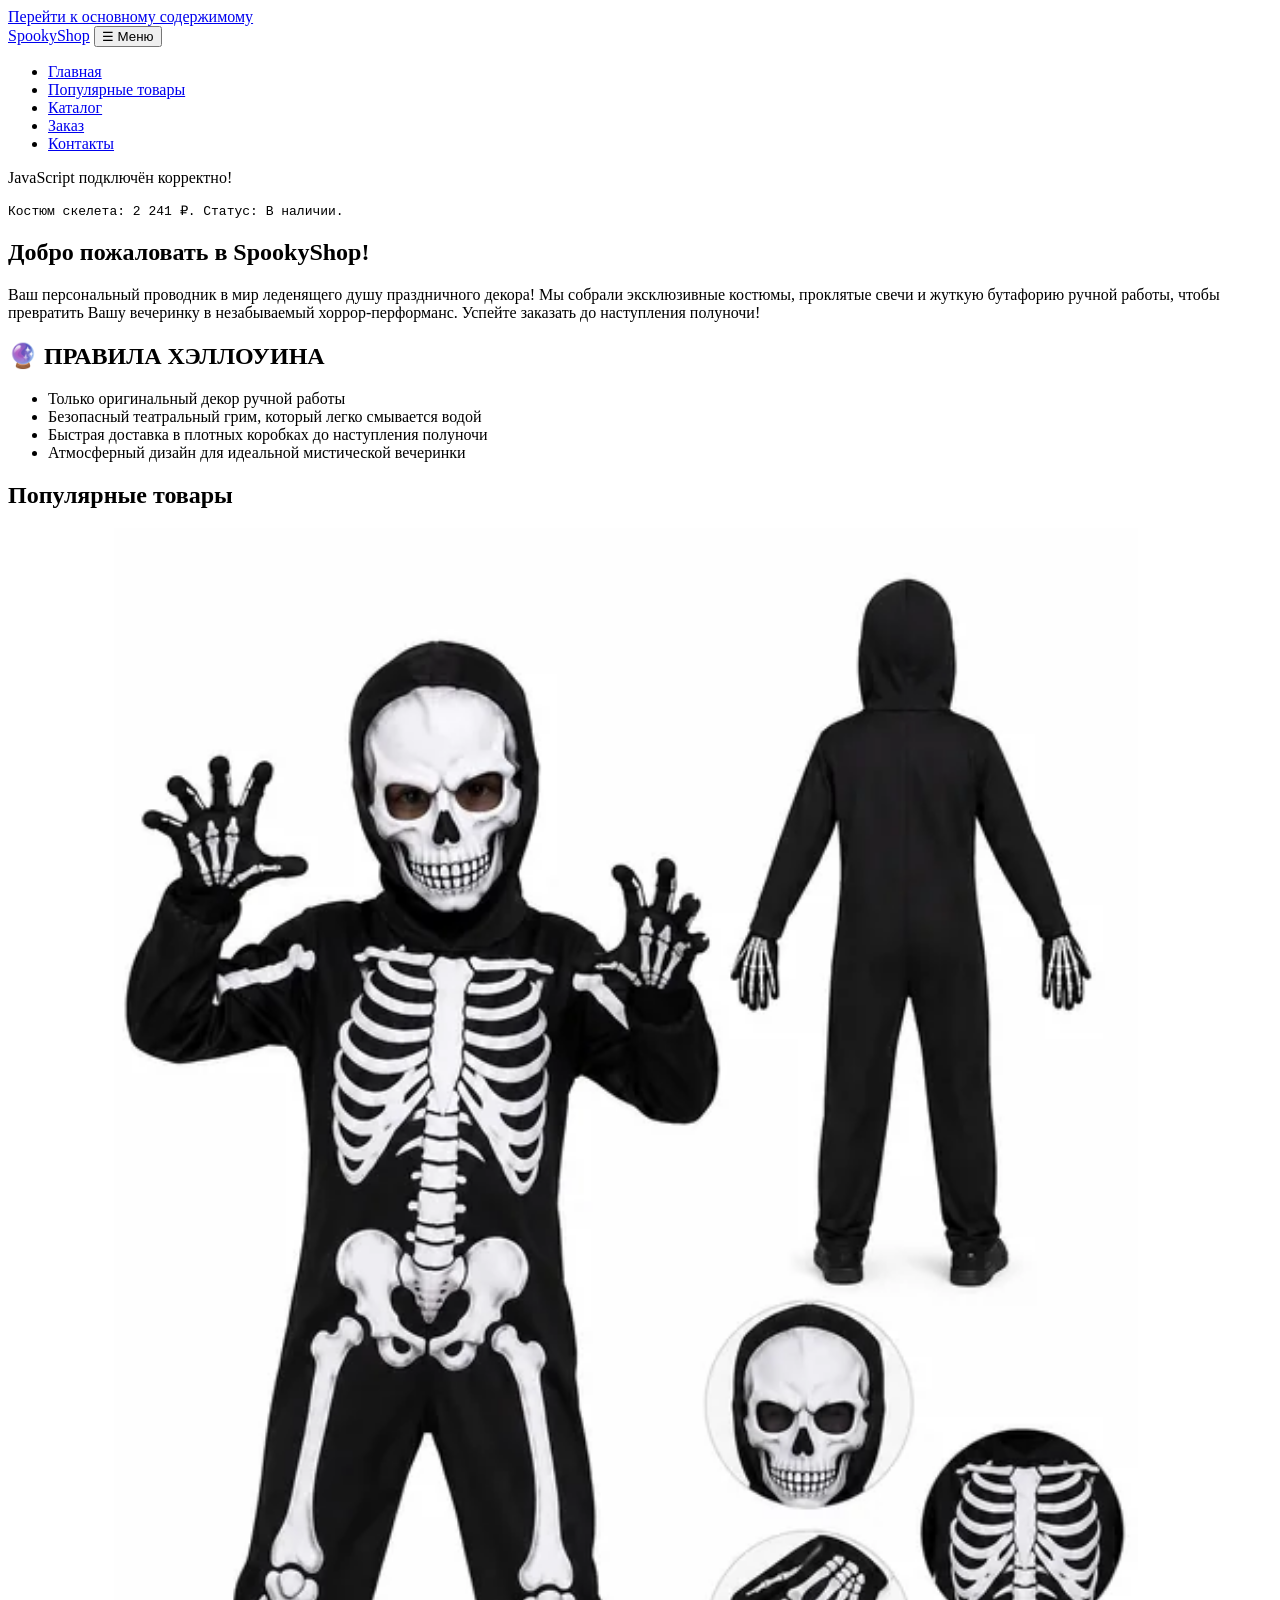
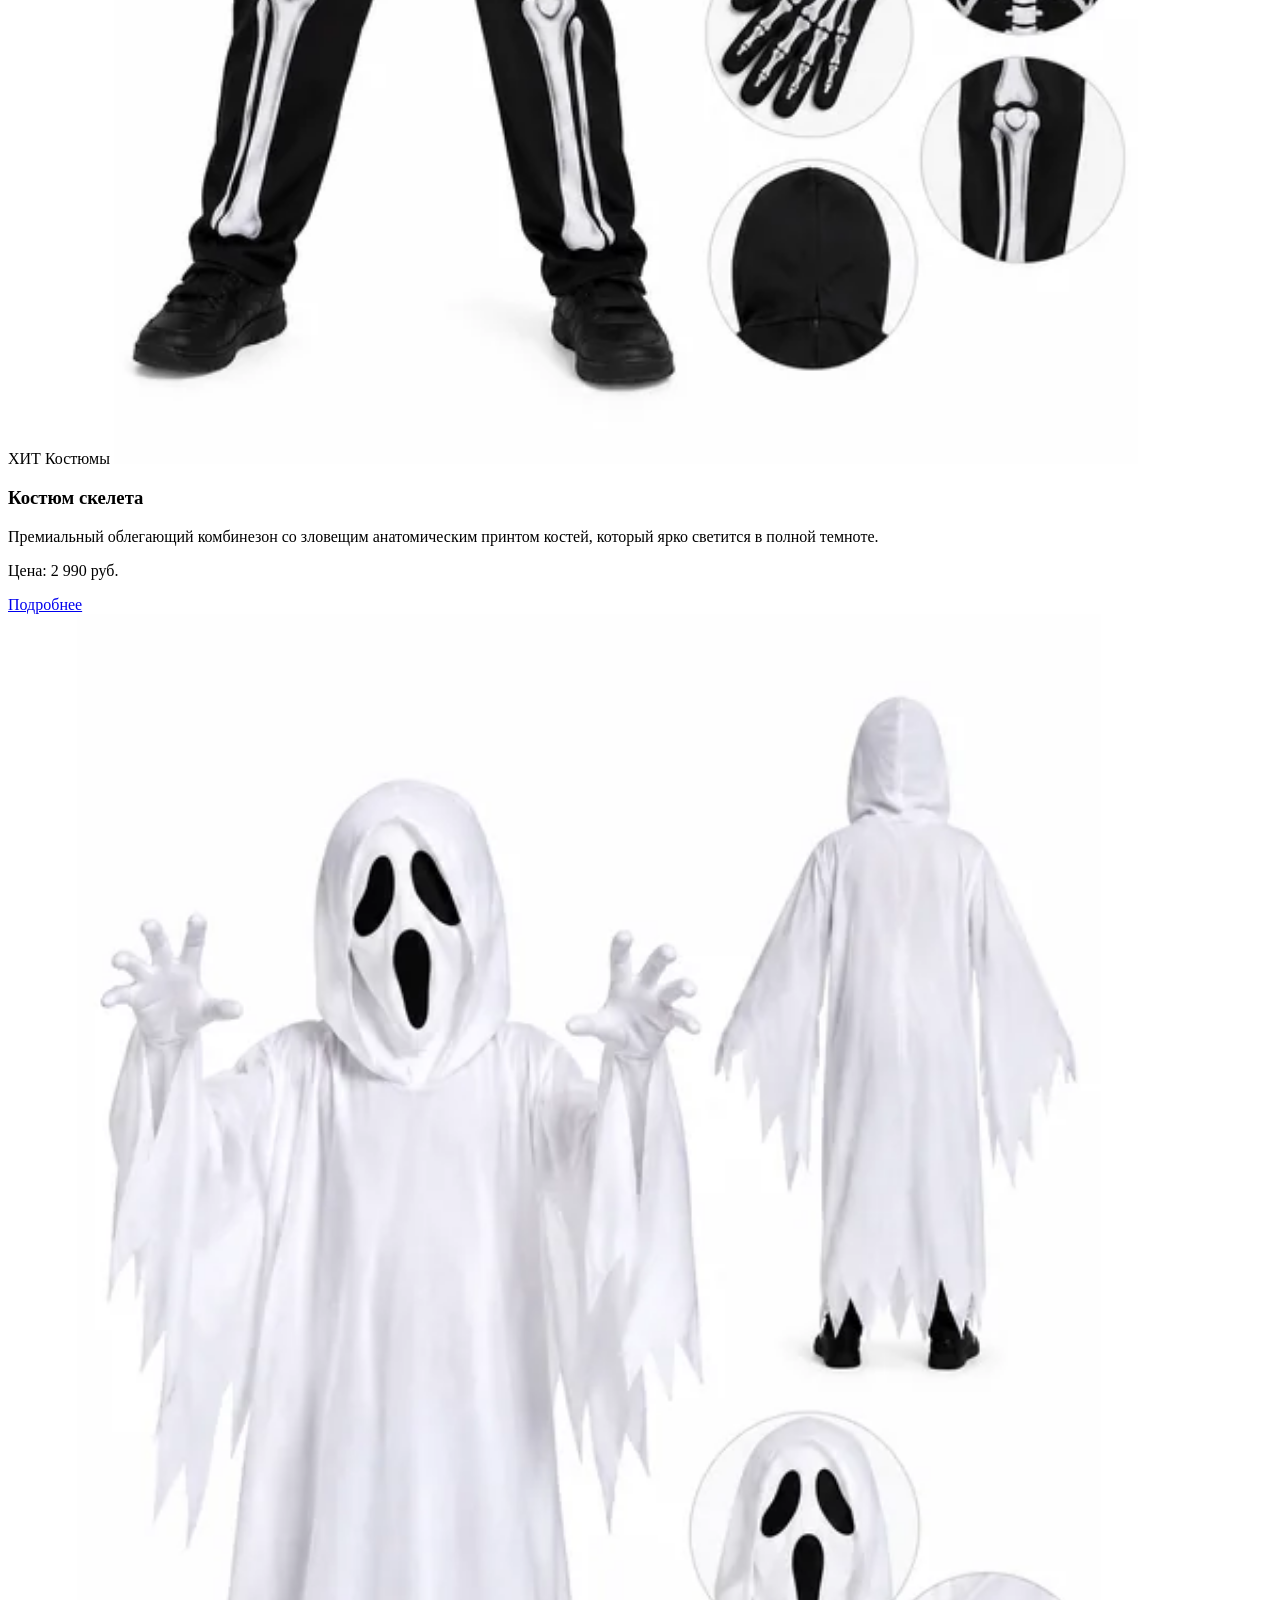
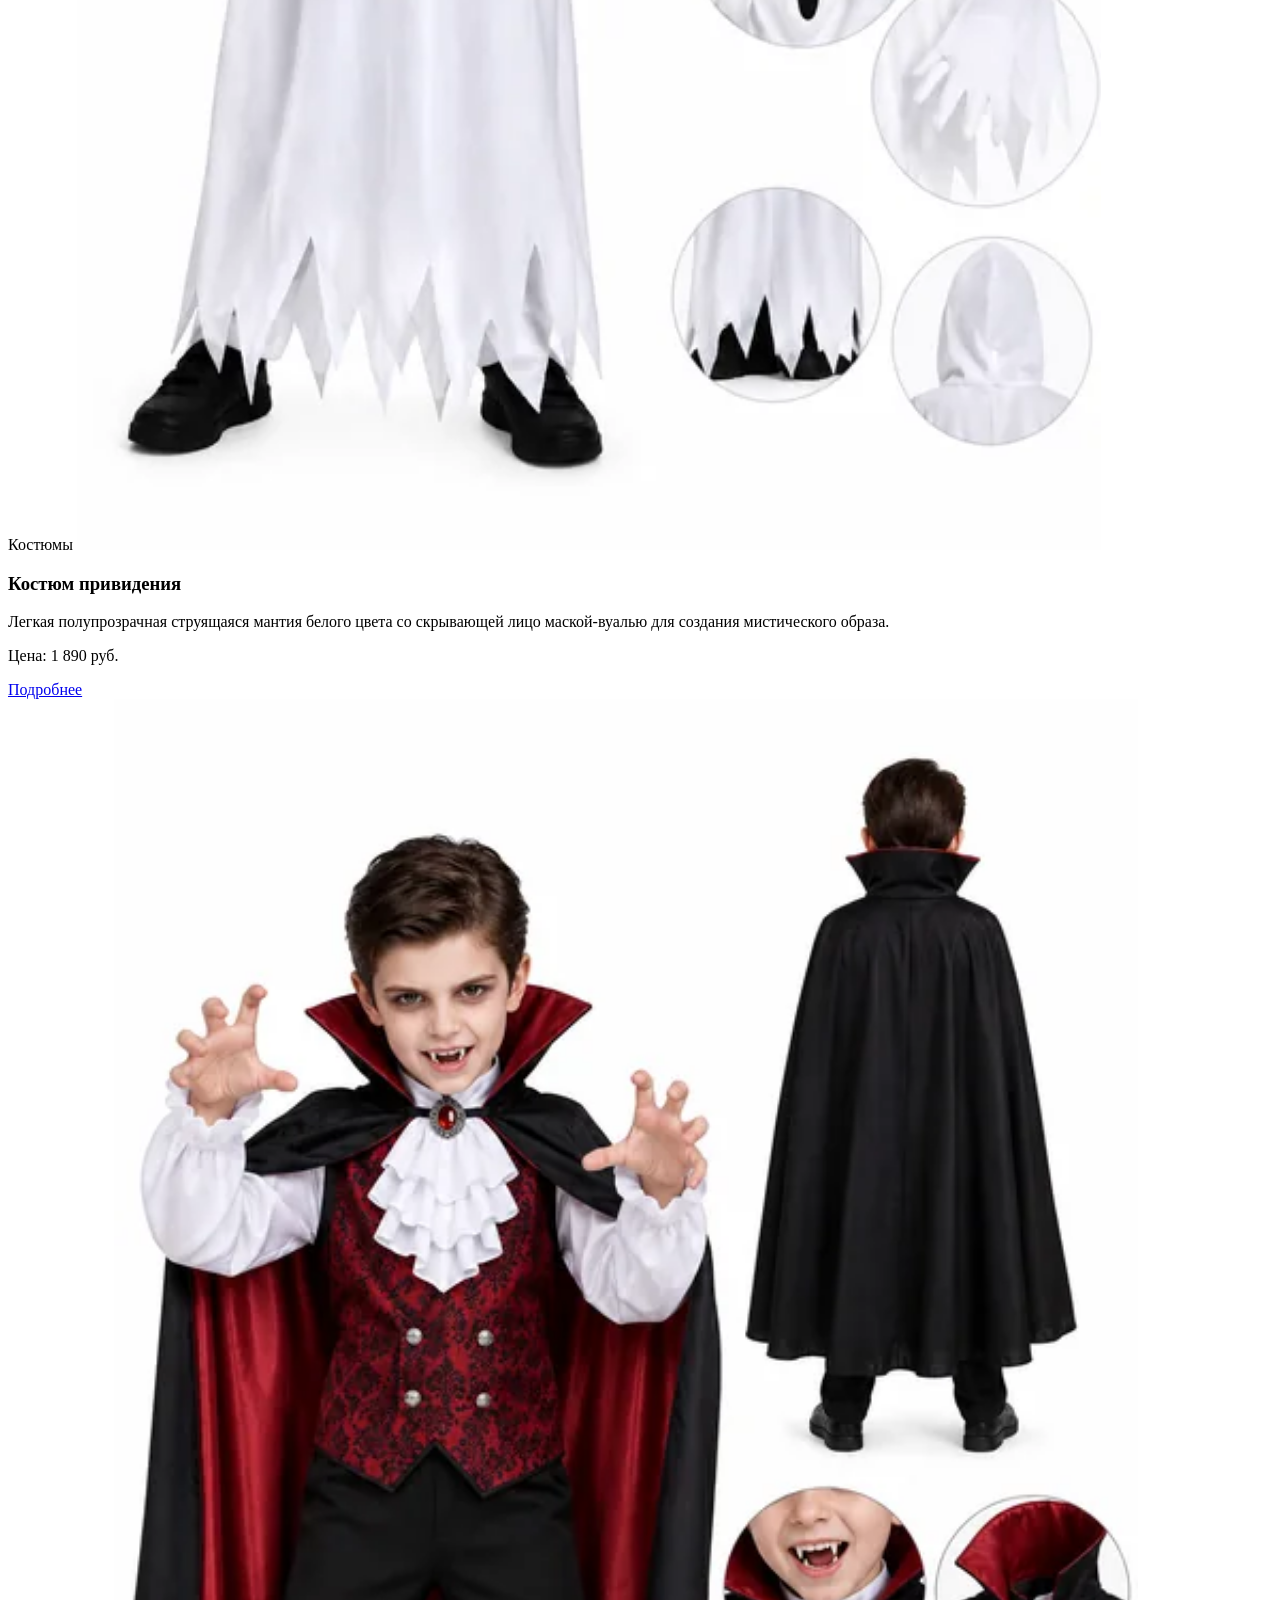
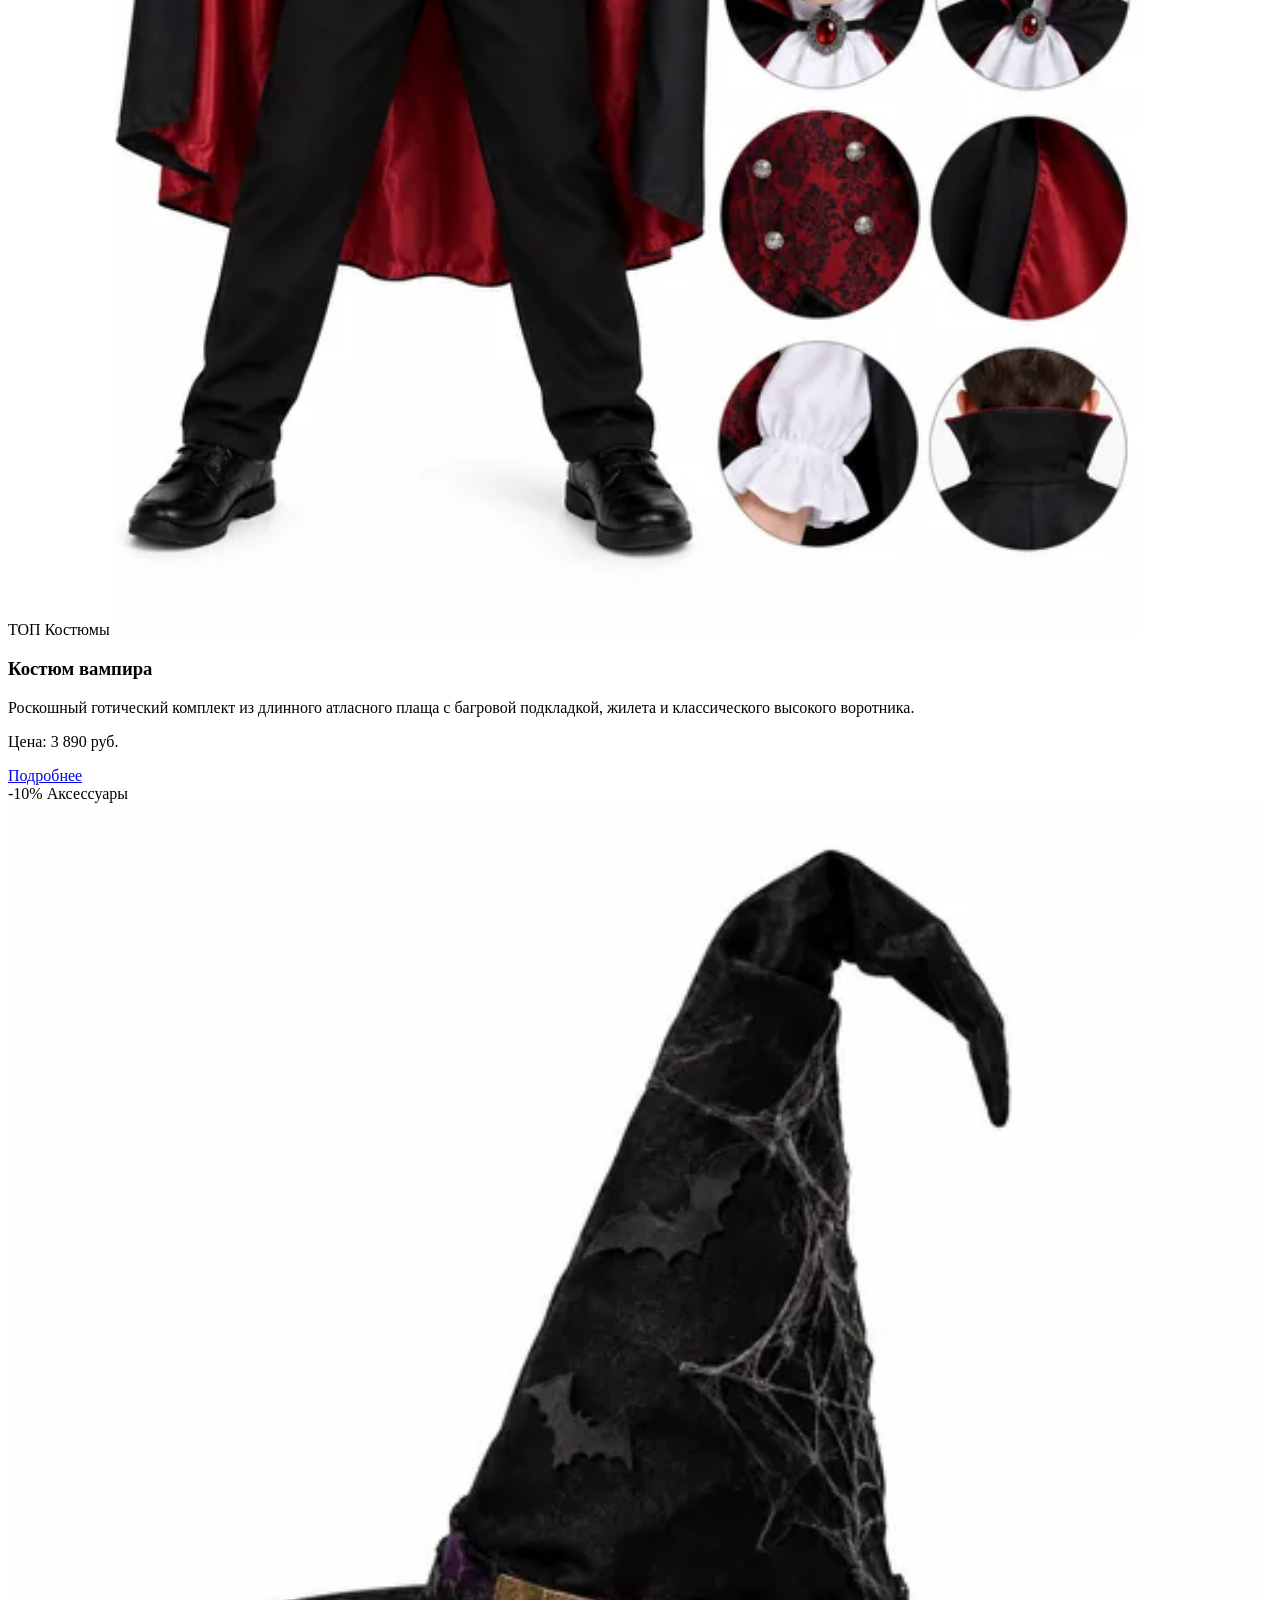
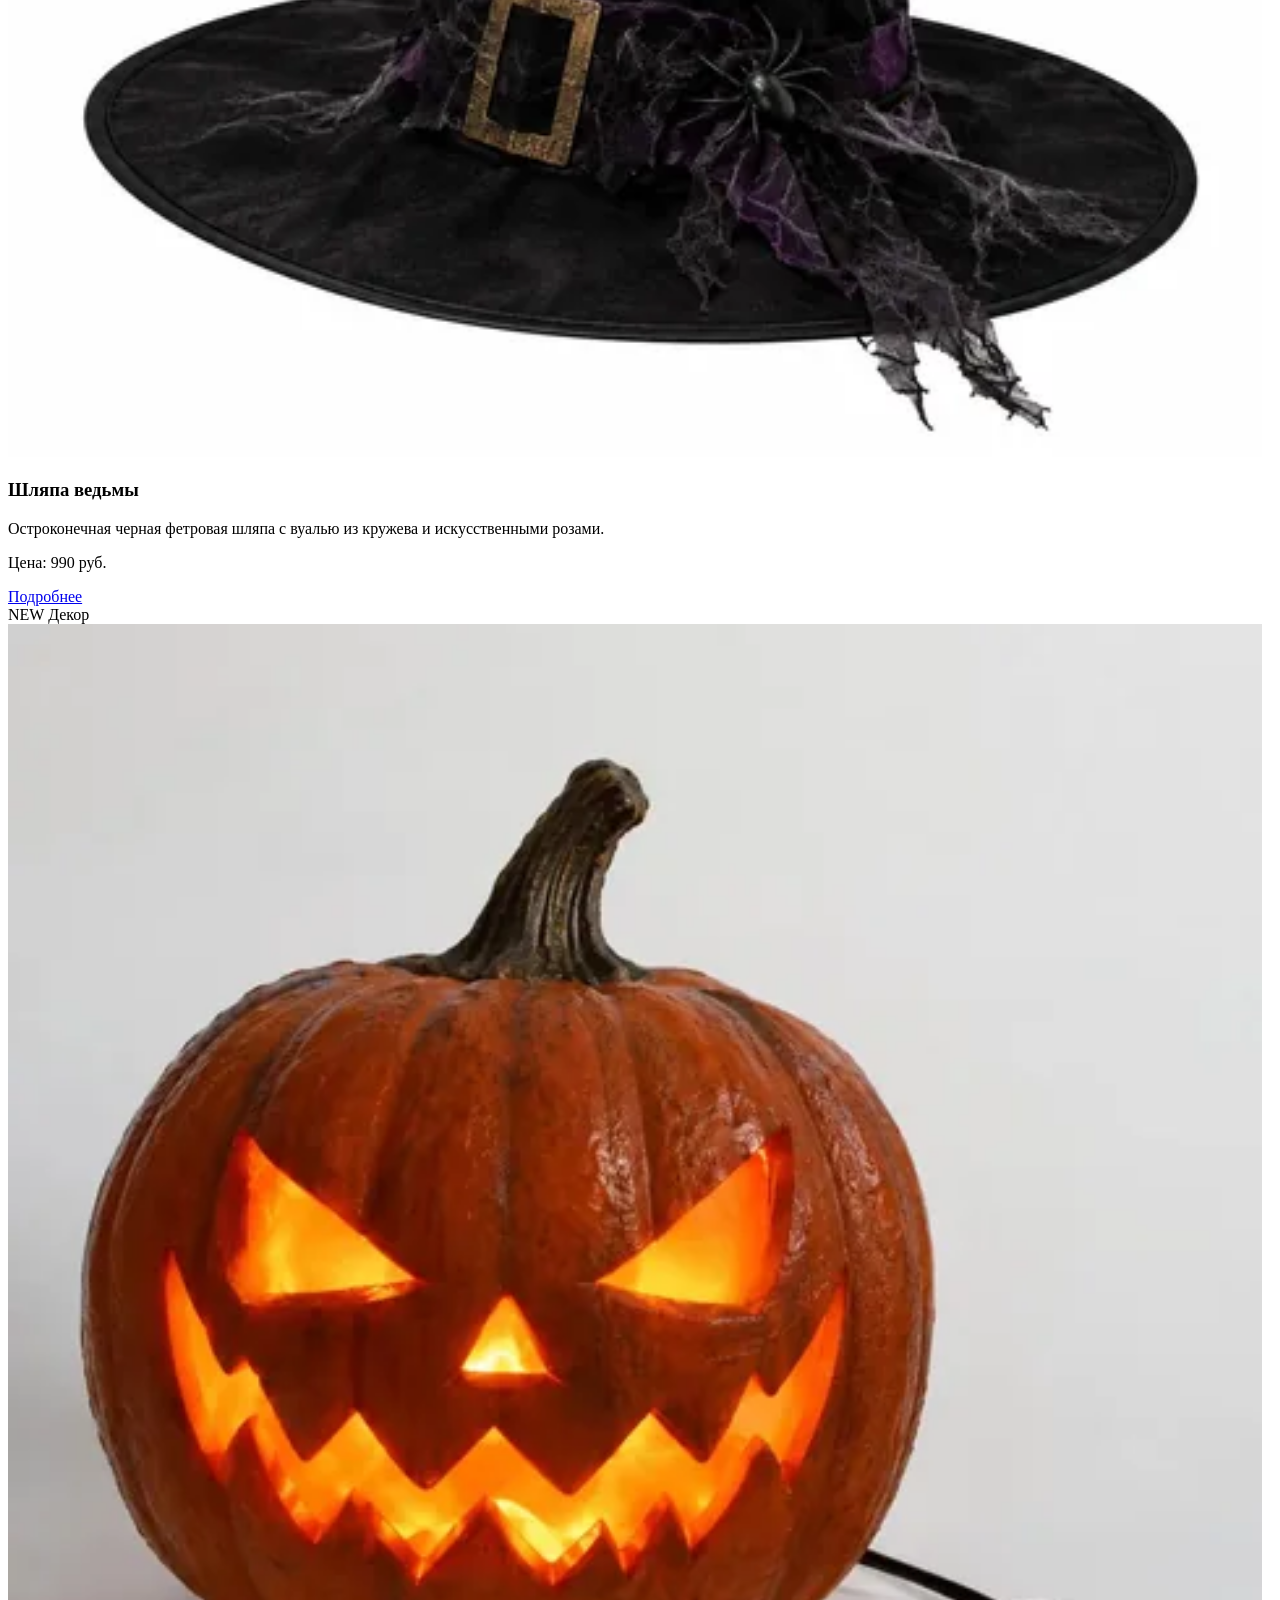
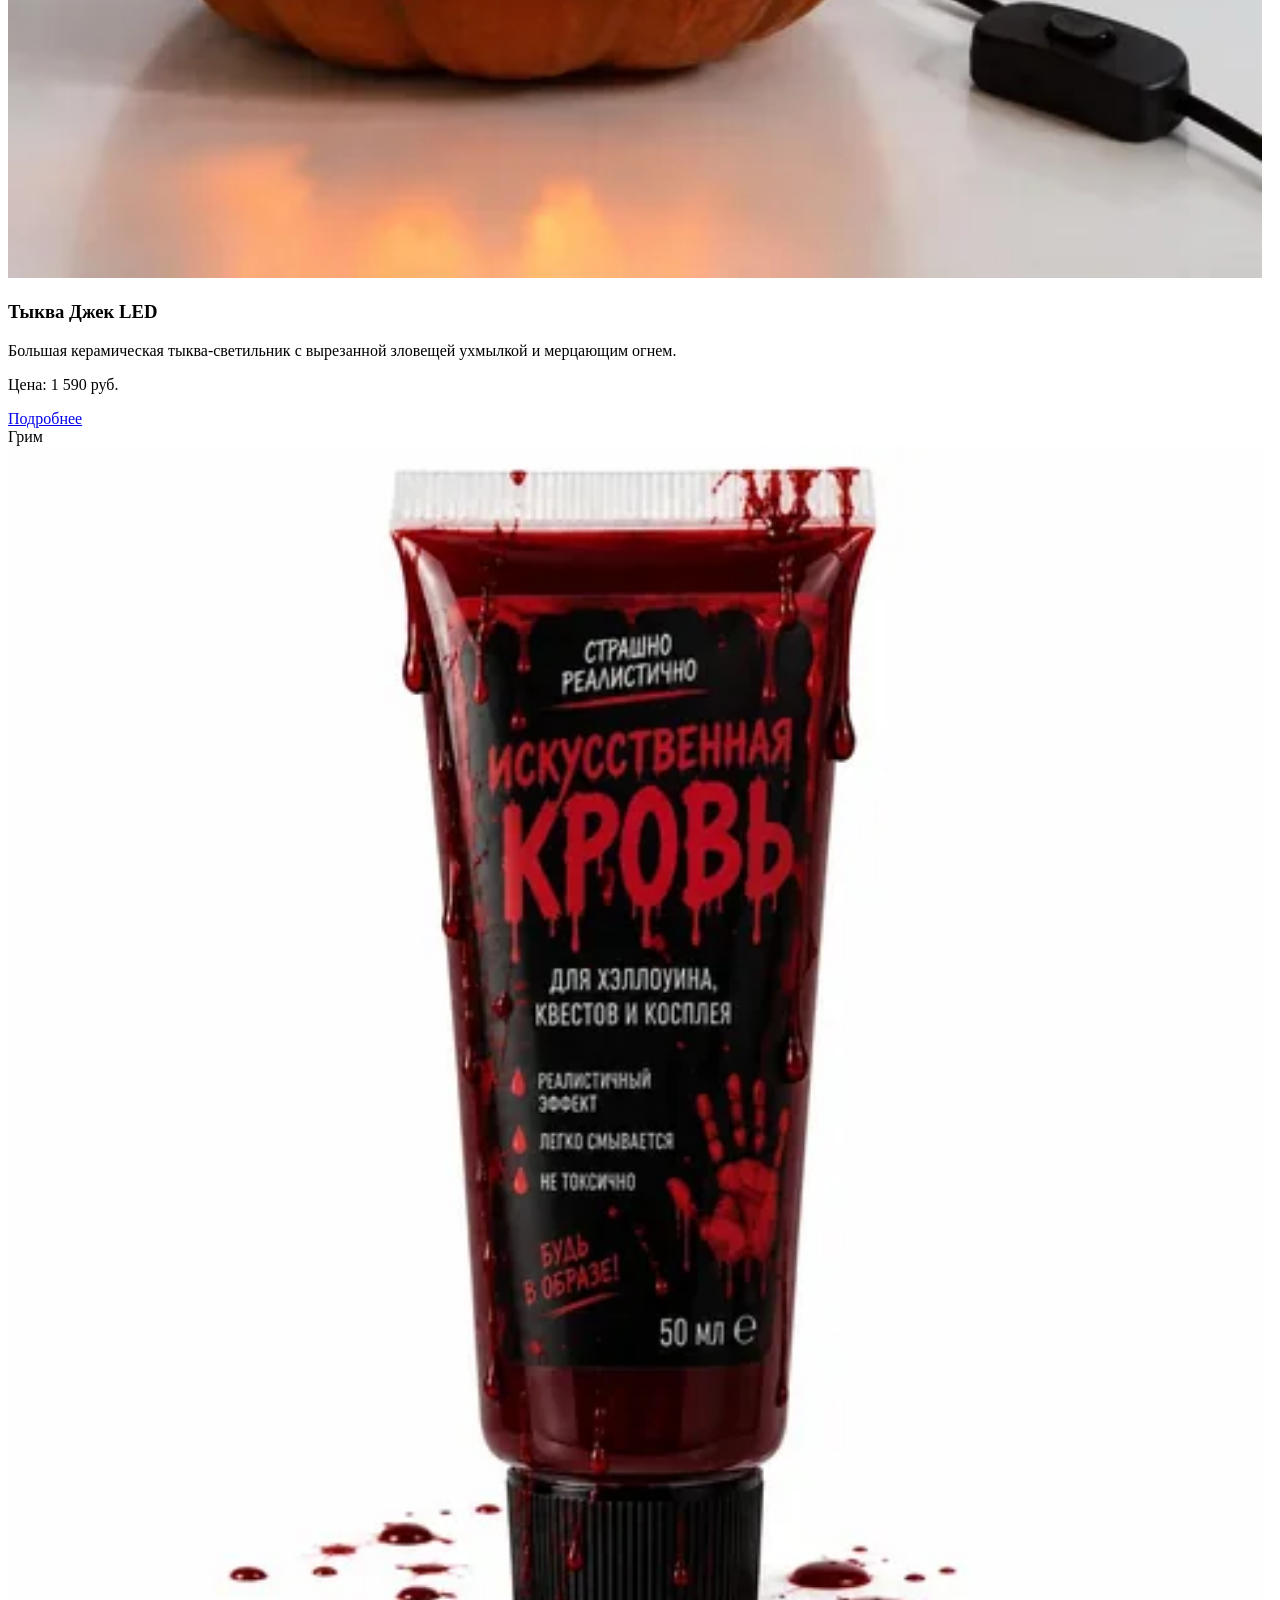
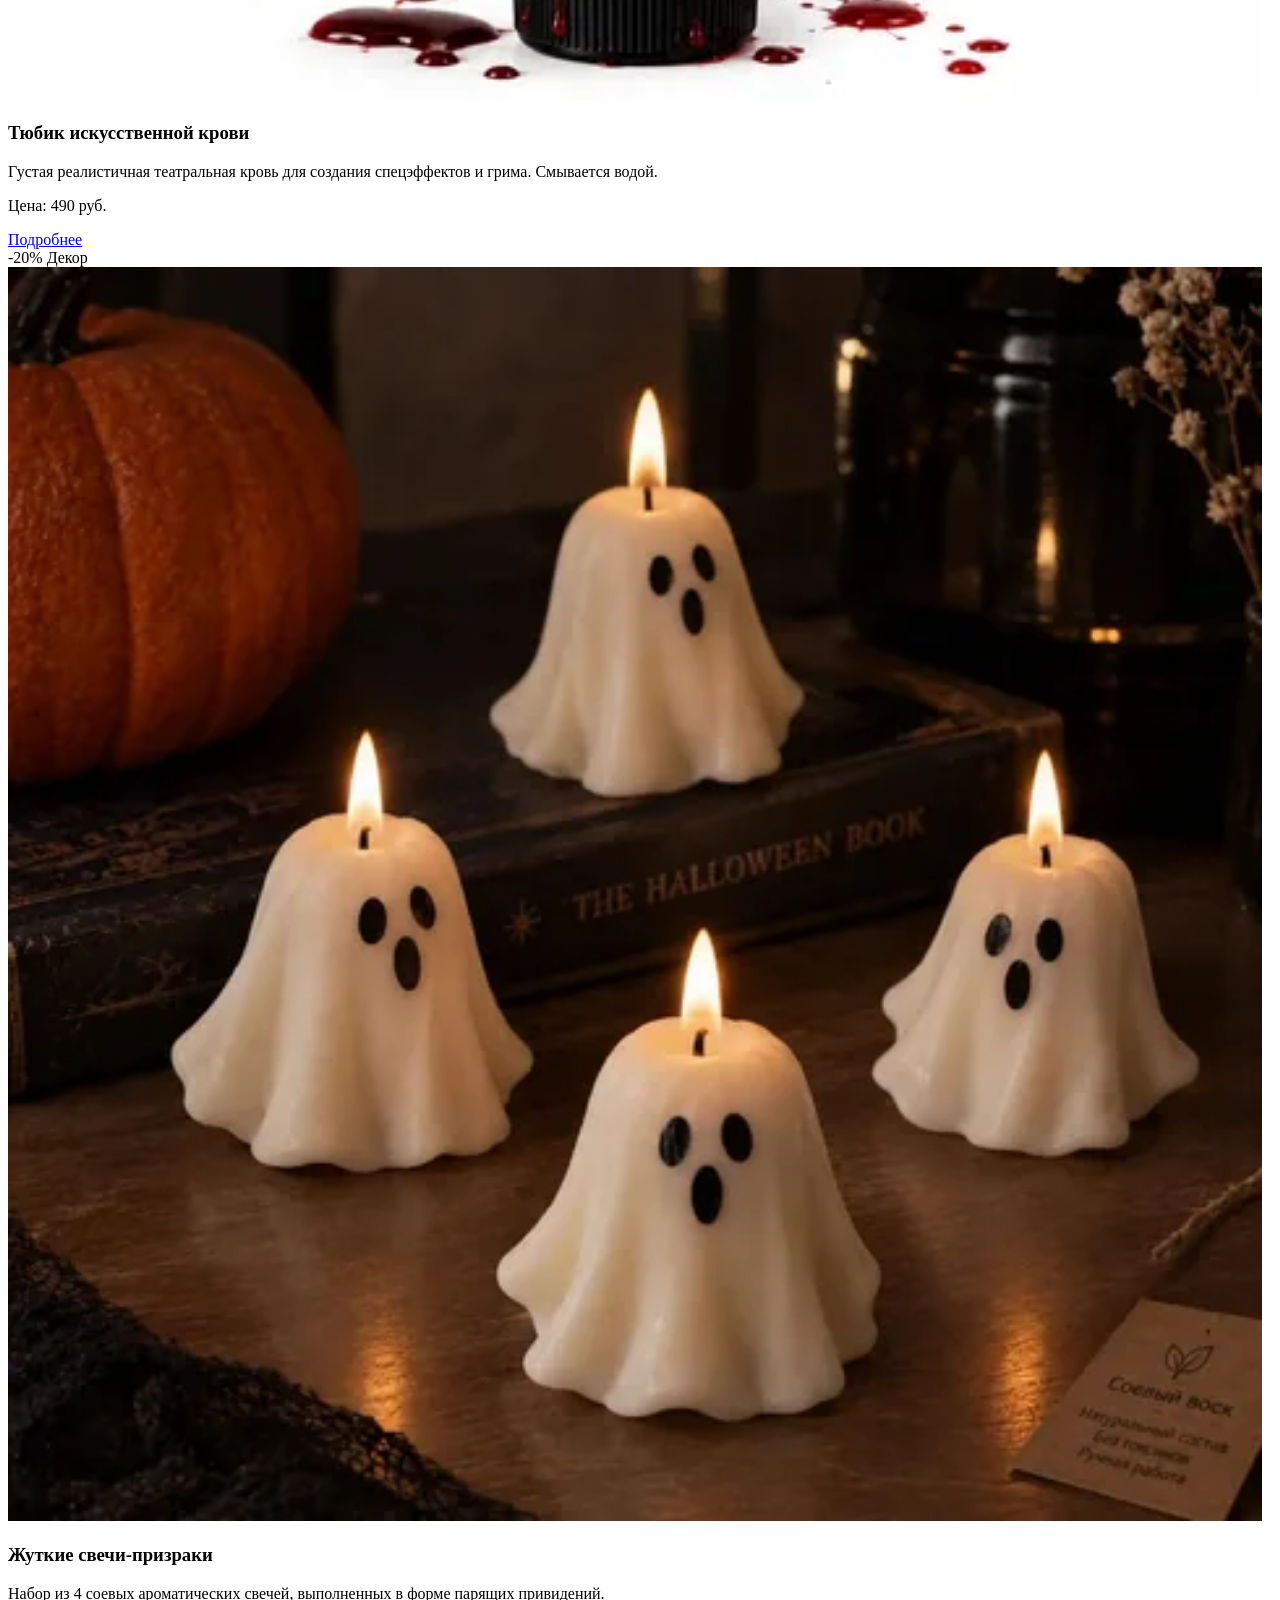
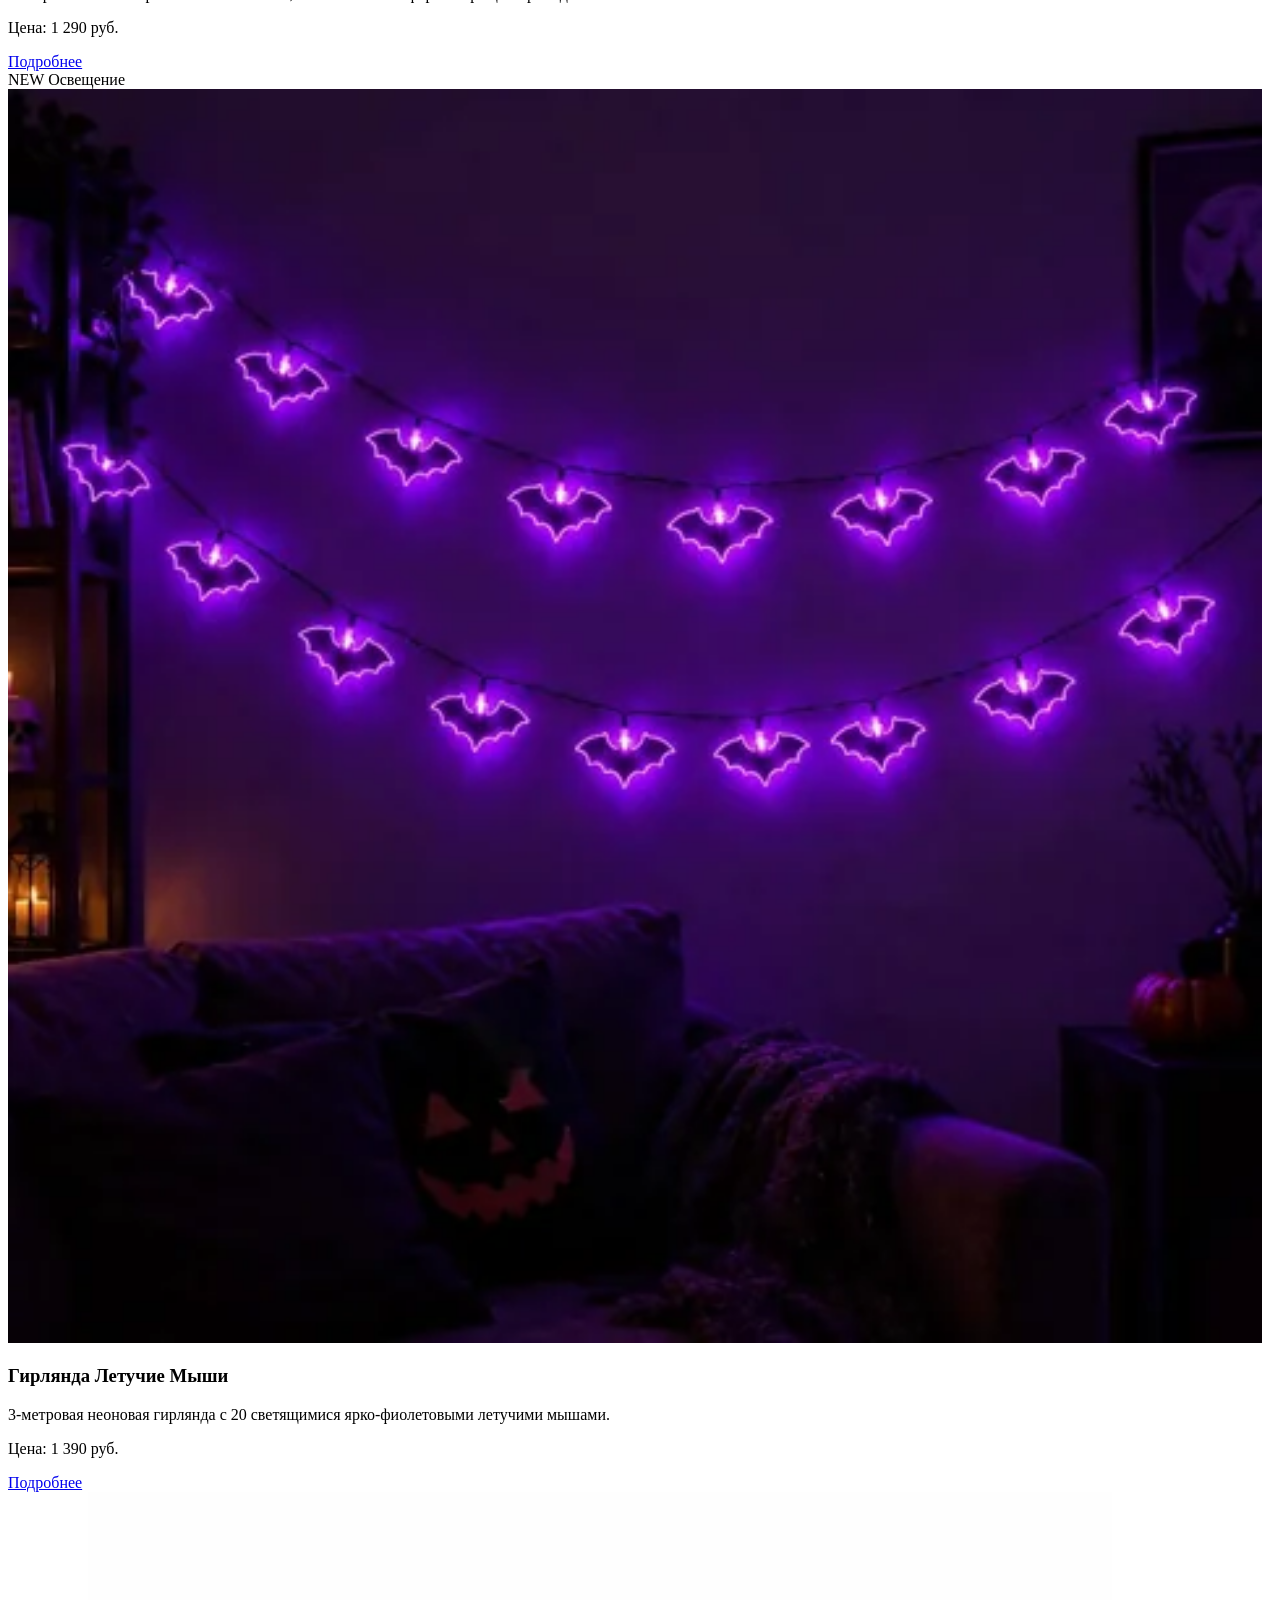
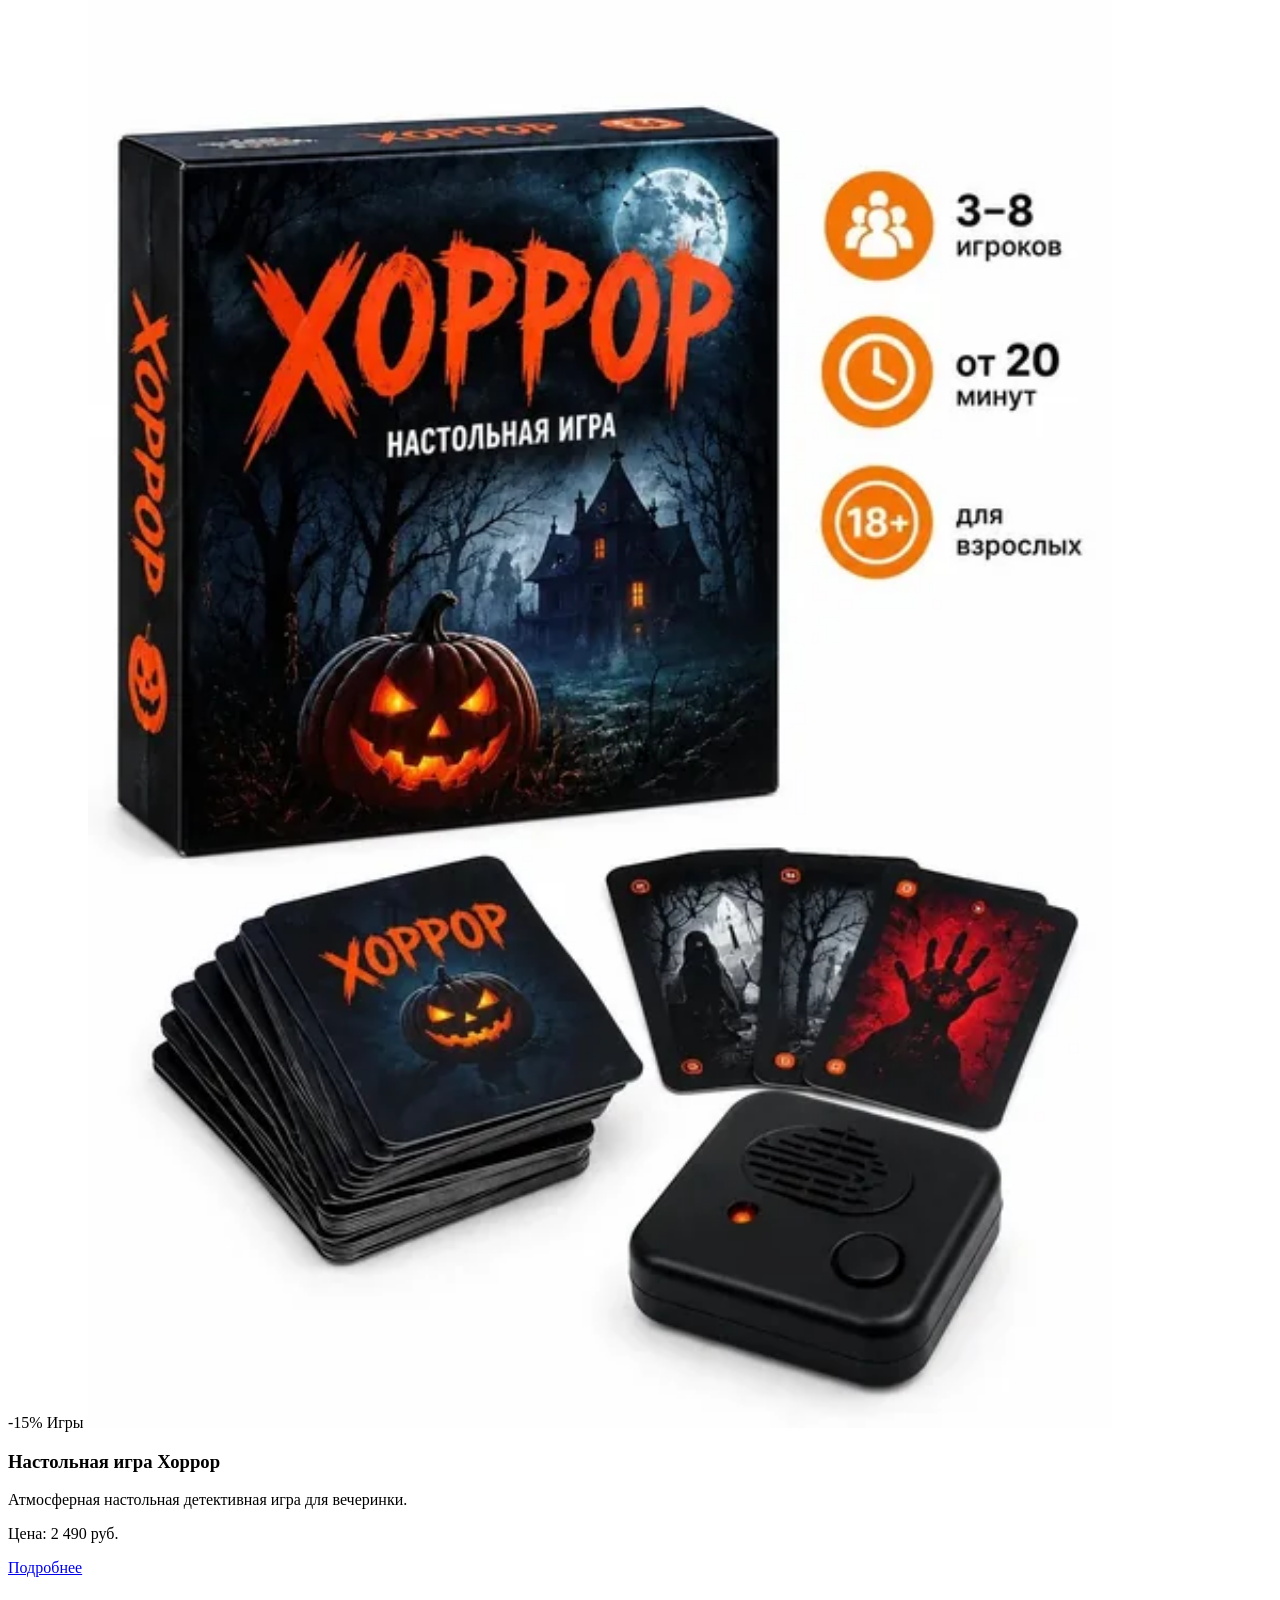
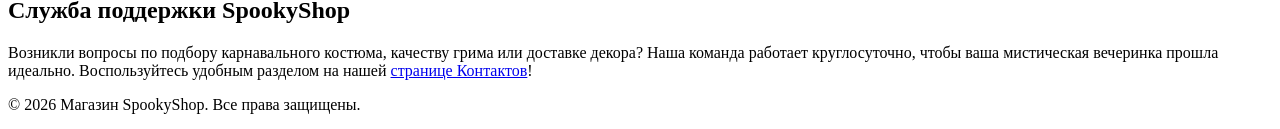
==== index.html @ dc5ce37e "feat: add JavaScript basics to shop project" ====
<!DOCTYPE html>
<html lang="ru">
<head>
  <meta charset="UTF-8">
  <meta name="viewport" content="width=device-width, initial-scale=1.0">
  <meta name="description" content="Магазин жуткого декора SpookyShop: эксклюзивные костюмы, проклятые свечи и бутафория ручной работы на Хэллоуин.">
  <meta property="og:type" content="website">
  <meta property="og:title" content="SpookyShop — Магазин декора и костюмов на Хэллоуин">
  <meta property="og:description" content="Закажите эксклюзивный хэллоуинский декор ручной работы и карнавальные костюмы с доставкой до полуночи!">
  <meta property="og:image" content="https://natashaaannn.github.io/kr3-responsive-shop/images/skeleton.png">
  <title>SpookyShop</title>
  <link rel="stylesheet" href="css/style.css">
  <link rel="stylesheet" href="css/responsive.css">
  <script src="js/data.js" defer></script>
  <script src="js/main.js" defer></script>
</head>
<body>

  <a class="skip-link" href="#main">
    Перейти к основному содержимому
  </a>

  <header class="site-header">
    <div class="site-header__inner">
      <a class="site-header__logo" href="index.html">SpookyShop</a>
      <button class="site-nav__toggle" type="button" aria-controls="site-navigation" aria-expanded="false"><span aria-hidden="true">☰</span> <span>Меню</span></button>
      <nav class="site-nav" id="site-navigation" aria-label="Основная навигация">
        <ul class="site-nav__list">
          <li class="site-nav__item"><a class="site-nav__link site-nav__link--active" href="index.html" aria-current="page">Главная</a></li>
          <li class="site-nav__item"><a class="site-nav__link" href="index.html#popular">Популярные товары</a></li>
          <li class="site-nav__item"><a class="site-nav__link" href="catalog.html">Каталог</a></li>
          <li class="site-nav__item"><a class="site-nav__link" href="order.html">Заказ</a></li>
          <li class="site-nav__item"><a class="site-nav__link" href="contacts.html">Контакты</a></li>
        </ul>
      </nav>
    </div>
  </header>

 <main id="main" class="main-content" tabindex="-1">
  <p class="js-message" aria-live="polite"></p>
  <pre class="product-output"></pre>
    <section class="hero">
      <h1 class="hero__title">Добро пожаловать в SpookyShop!</h1>
      <p class="hero__text">
        Ваш персональный проводник в мир леденящего душу праздничного декора!
        Мы собрали эксклюзивные костюмы, проклятые свечи и жуткую бутафорию ручной работы,
        чтобы превратить Вашу вечеринку в незабываемый хоррор-перформанс.
        Успейте заказать до наступления полуночи!
      </p>
    </section>

    <section class="section section--card" id="advantages">
      <h2 class="section__title">🔮 ПРАВИЛА ХЭЛЛОУИНА</h2>
      <ul class="section__list">
        <li>Только оригинальный декор ручной работы</li>
        <li>Безопасный театральный грим, который легко смывается водой</li>
        <li>Быстрая доставка в плотных коробках до наступления полуночи</li>
        <li>Атмосферный дизайн для идеальной мистической вечеринки</li>
      </ul>
    </section>

    <section class="section" id="popular">
      <h2 class="section__title">Популярные товары</h2>
      <div class="products-grid">

        <article class="product-card">
          <span class="product-card__badge product-card__badge--hit">ХИТ</span>
          <span class="product-card__category">Костюмы</span>
          <picture>
            <source type="image/webp" srcset="images/skeleton-480.webp 480w, images/skeleton-960.webp 960w, images/skeleton.webp 1024w" sizes="(max-width: 639px) 100vw, (max-width: 1023px) 50vw, 33vw">
            <img
              class="product-card__image"
              src="images/skeleton.png"
              width="1024" height="1536"
              srcset="images/skeleton-480.png 480w, images/skeleton-960.png 960w, images/skeleton.png 1024w"
              sizes="(max-width: 639px) 100vw, (max-width: 1023px) 50vw, 33vw"
              alt="Костюм скелета"
              loading="lazy">
          </picture>
          <h3 class="product-card__title">Костюм скелета</h3>
          <p class="product-card__description">Премиальный облегающий комбинезон со зловещим анатомическим принтом костей, который ярко светится в полной темноте.</p>
          <p class="product-card__price">Цена: 2 990 руб.</p>
          <a class="button button--primary product-card__button" href="product.html">Подробнее</a>
        </article>

        <article class="product-card">
          <span class="product-card__category">Костюмы</span>
          <picture>
            <source type="image/webp" srcset="images/ghost-480.webp 480w, images/ghost-960.webp 960w, images/ghost.webp 1024w" sizes="(max-width: 639px) 100vw, (max-width: 1023px) 50vw, 33vw">
            <img
              class="product-card__image"
              src="images/ghost.png"
              width="1024" height="1536"
              srcset="images/ghost-480.png 480w, images/ghost-960.png 960w, images/ghost.png 1024w"
              sizes="(max-width: 639px) 100vw, (max-width: 1023px) 50vw, 33vw"
              alt="Костюм привидения"
              loading="lazy">
          </picture>
          <h3 class="product-card__title">Костюм привидения</h3>
          <p class="product-card__description">Легкая полупрозрачная струящаяся мантия белого цвета со скрывающей лицо маской-вуалью для создания мистического образа.</p>
          <p class="product-card__price">Цена: 1 890 руб.</p>
          <a class="button button--primary product-card__button" href="product.html">Подробнее</a>
        </article>

        <article class="product-card">
          <span class="product-card__badge product-card__badge--top">ТОП</span>
          <span class="product-card__category">Костюмы</span>
          <picture>
            <source type="image/webp" srcset="images/vampire-480.webp 480w, images/vampire-960.webp 960w, images/vampire.webp 1024w" sizes="(max-width: 639px) 100vw, (max-width: 1023px) 50vw, 33vw">
            <img
              class="product-card__image"
              src="images/vampire.png"
              width="1024" height="1536"
              srcset="images/vampire-480.png 480w, images/vampire-960.png 960w, images/vampire.png 1024w"
              sizes="(max-width: 639px) 100vw, (max-width: 1023px) 50vw, 33vw"
              alt="Костюм вампира"
              loading="lazy">
          </picture>
          <h3 class="product-card__title">Костюм вампира</h3>
          <p class="product-card__description">Роскошный готический комплект из длинного атласного плаща с багровой подкладкой, жилета и классического высокого воротника.</p>
          <p class="product-card__price">Цена: 3 890 руб.</p>
          <a class="button button--primary product-card__button" href="product.html">Подробнее</a>
        </article>

        <article class="product-card">
          <span class="product-card__badge product-card__badge--discount">-10%</span>
          <span class="product-card__category">Аксессуары</span>
          <picture>
            <source type="image/webp" srcset="images/witch-480.webp 480w, images/witch-960.webp 960w, images/witch.webp 1254w" sizes="(max-width: 639px) 100vw, (max-width: 1023px) 50vw, 33vw">
            <img
              class="product-card__image"
              src="images/witch.png"
              width="1254" height="1254"
              srcset="images/witch-480.png 480w, images/witch-960.png 960w, images/witch.png 1254w"
              sizes="(max-width: 639px) 100vw, (max-width: 1023px) 50vw, 33vw"
              alt="Шляпа ведьмы"
              loading="lazy">
          </picture>
          <h3 class="product-card__title">Шляпа ведьмы</h3>
          <p class="product-card__description">Остроконечная черная фетровая шляпа с вуалью из кружева и искусственными розами.</p>
          <p class="product-card__price">Цена: 990 руб.</p>
          <a class="button button--primary product-card__button" href="product.html">Подробнее</a>
        </article>

        <article class="product-card">
          <span class="product-card__badge product-card__badge--new">NEW</span>
          <span class="product-card__category">Декор</span>
          <picture>
            <source type="image/webp" srcset="images/pumpkin-480.webp 480w, images/pumpkin-960.webp 960w, images/pumpkin.webp 1254w" sizes="(max-width: 639px) 100vw, (max-width: 1023px) 50vw, 33vw">
            <img
              class="product-card__image"
              src="images/pumpkin.png"
              width="1254" height="1254"
              srcset="images/pumpkin-480.png 480w, images/pumpkin-960.png 960w, images/pumpkin.png 1254w"
              sizes="(max-width: 639px) 100vw, (max-width: 1023px) 50vw, 33vw"
              alt="Тыква Джек"
              loading="lazy">
          </picture>
          <h3 class="product-card__title">Тыква Джек LED</h3>
          <p class="product-card__description">Большая керамическая тыква-светильник с вырезанной зловещей ухмылкой и мерцающим огнем.</p>
          <p class="product-card__price">Цена: 1 590 руб.</p>
          <a class="button button--primary product-card__button" href="product.html">Подробнее</a>
        </article>

        <article class="product-card">
          <span class="product-card__category">Грим</span>
          <picture>
            <source type="image/webp" srcset="images/blood-480.webp 480w, images/blood-960.webp 960w, images/blood.webp 1254w" sizes="(max-width: 639px) 100vw, (max-width: 1023px) 50vw, 33vw">
            <img
              class="product-card__image"
              src="images/blood.png"
              width="1254" height="1254"
              srcset="images/blood-480.png 480w, images/blood-960.png 960w, images/blood.png 1254w"
              sizes="(max-width: 639px) 100vw, (max-width: 1023px) 50vw, 33vw"
              alt="Искусственная кровь"
              loading="lazy">
          </picture>
          <h3 class="product-card__title">Тюбик искусственной крови</h3>
          <p class="product-card__description">Густая реалистичная театральная кровь для создания спецэффектов и грима. Смывается водой.</p>
          <p class="product-card__price">Цена: 490 руб.</p>
          <a class="button button--primary product-card__button" href="product.html">Подробнее</a>
        </article>

        <article class="product-card">
          <span class="product-card__badge product-card__badge--discount">-20%</span>
          <span class="product-card__category">Декор</span>
          <picture>
            <source type="image/webp" srcset="images/candle-480.webp 480w, images/candle-960.webp 960w, images/candle.webp 1254w" sizes="(max-width: 639px) 100vw, (max-width: 1023px) 50vw, 33vw">
            <img
              class="product-card__image"
              src="images/candle.png"
              width="1254" height="1254"
              srcset="images/candle-480.png 480w, images/candle-960.png 960w, images/candle.png 1254w"
              sizes="(max-width: 639px) 100vw, (max-width: 1023px) 50vw, 33vw"
              alt="Свечи-призраки"
              loading="lazy">
          </picture>
          <h3 class="product-card__title">Жуткие свечи-призраки</h3>
          <p class="product-card__description">Набор из 4 соевых ароматических свечей, выполненных в форме парящих привидений.</p>
          <p class="product-card__price">Цена: 1 290 руб.</p>
          <a class="button button--primary product-card__button" href="product.html">Подробнее</a>
        </article>

        <article class="product-card">
          <span class="product-card__badge product-card__badge--new">NEW</span>
          <span class="product-card__category">Освещение</span>
          <picture>
            <source type="image/webp" srcset="images/garland-480.webp 480w, images/garland-960.webp 960w, images/garland.webp 1254w" sizes="(max-width: 639px) 100vw, (max-width: 1023px) 50vw, 33vw">
            <img
              class="product-card__image"
              src="images/garland.png"
              width="1254" height="1254"
              srcset="images/garland-480.png 480w, images/garland-960.png 960w, images/garland.png 1254w"
              sizes="(max-width: 639px) 100vw, (max-width: 1023px) 50vw, 33vw"
              alt="Гирлянда Летучие Мыши"
              loading="lazy">
          </picture>
          <h3 class="product-card__title">Гирлянда Летучие Мыши</h3>
          <p class="product-card__description">3-метровая неоновая гирлянда с 20 светящимися ярко-фиолетовыми летучими мышами.</p>
          <p class="product-card__price">Цена: 1 390 руб.</p>
          <a class="button button--primary product-card__button" href="product.html">Подробнее</a>
        </article>

        <article class="product-card">
          <span class="product-card__badge product-card__badge--discount">-15%</span>
          <span class="product-card__category">Игры</span>
          <picture>
            <source type="image/webp" srcset="images/game-480.webp 480w, images/game-960.webp 960w, images/game.webp 1024w" sizes="(max-width: 639px) 100vw, (max-width: 1023px) 50vw, 33vw">
            <img
              class="product-card__image"
              src="images/game.png"
              width="1024" height="1536"
              srcset="images/game-480.png 480w, images/game-960.png 960w, images/game.png 1024w"
              sizes="(max-width: 639px) 100vw, (max-width: 1023px) 50vw, 33vw"
              alt="Настольная игра Хоррор"
              loading="lazy">
          </picture>
          <h3 class="product-card__title">Настольная игра Хоррор</h3>
          <p class="product-card__description">Атмосферная настольная детективная игра для вечеринки.</p>
          <p class="product-card__price">Цена: 2 490 руб.</p>
          <a class="button button--primary product-card__button" href="product.html">Подробнее</a>
        </article>
      </div>

      <aside class="aside-info">
        <h2 class="aside-info__title">Служба поддержки SpookyShop</h2>
        <p class="aside-info__text">
          Возникли вопросы по подбору карнавального костюма, качеству грима или доставке декора? Наша команда работает круглосуточно, чтобы ваша мистическая вечеринка прошла идеально. Воспользуйтесь удобным разделом на нашей <a href="contacts.html" class="aside-info__link">странице Контактов</a>!
        </p>
      </aside>
    </section>
  </main>

  <footer class="site-footer">
    <div class="site-footer__inner">
      <p class="site-footer__copy">&copy; 2026 Магазин SpookyShop. Все права защищены.</p>
    </div>
  </footer>

</body>
</html>
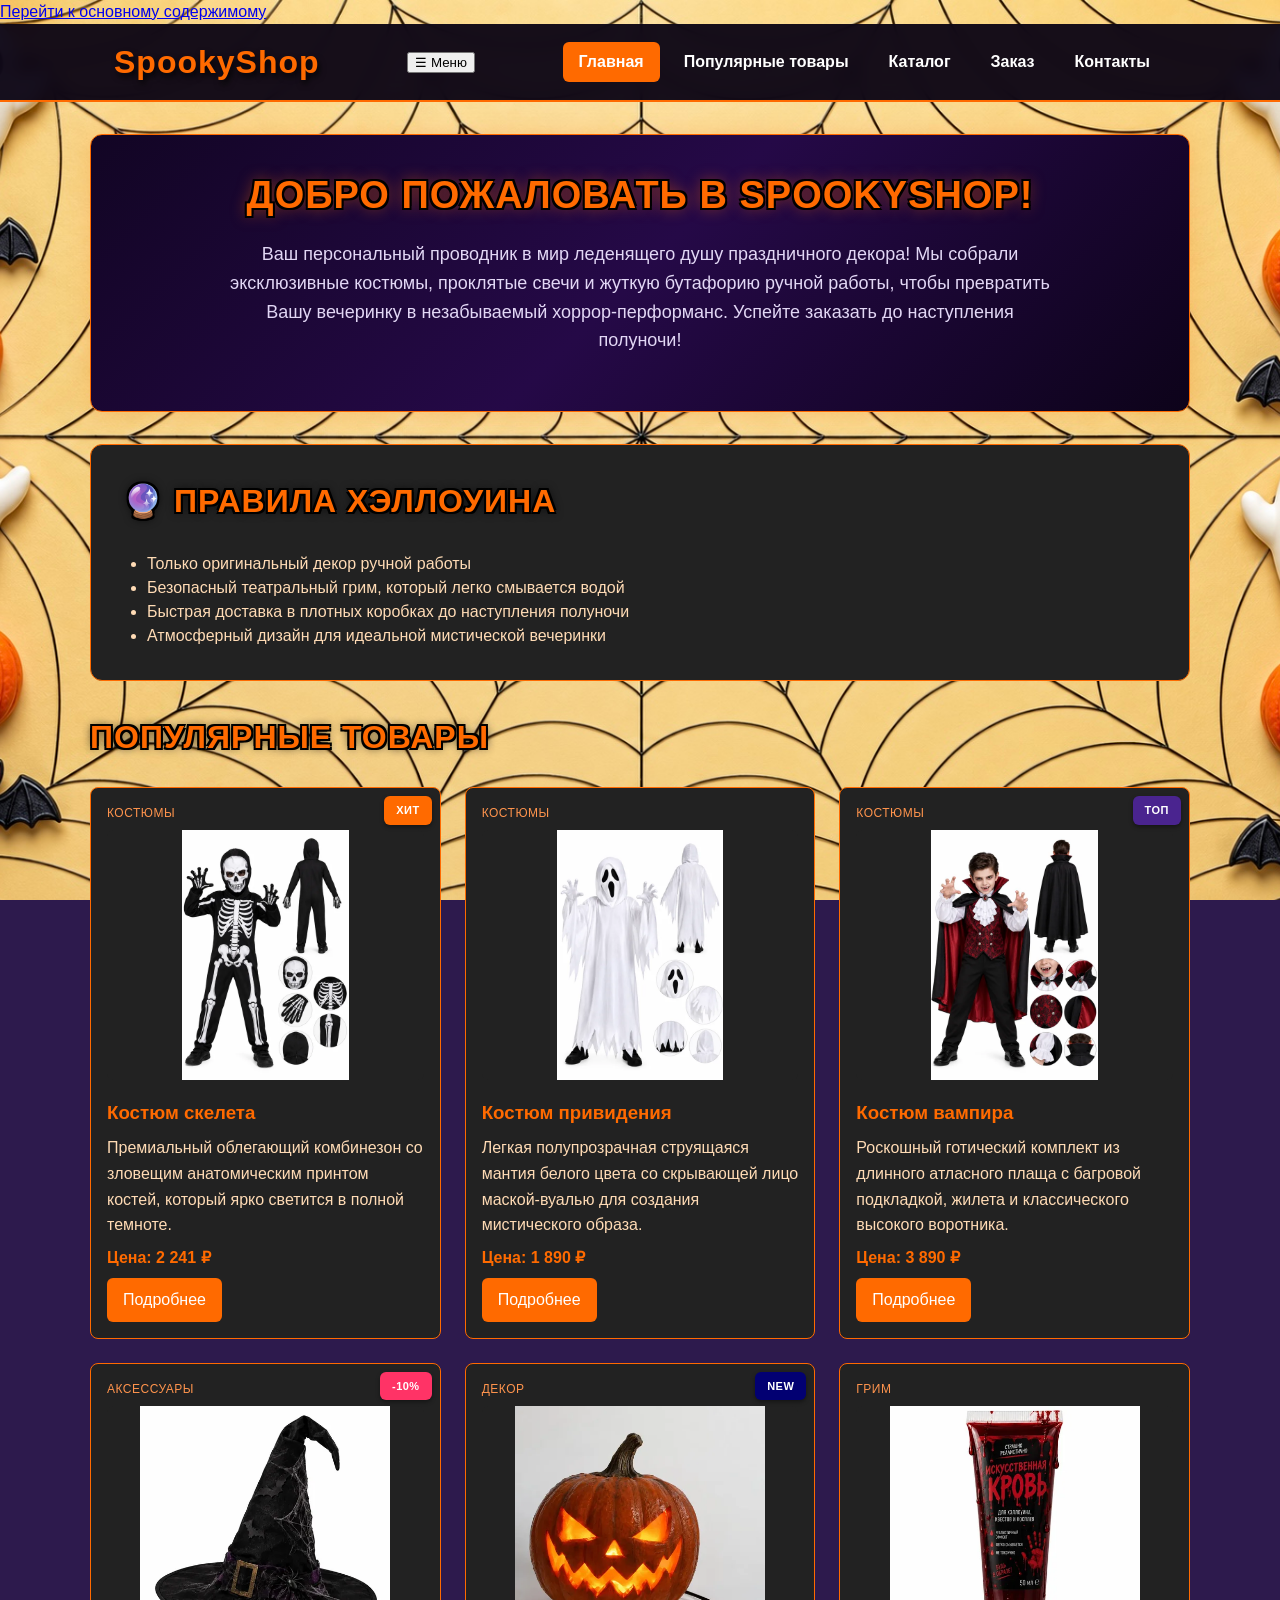
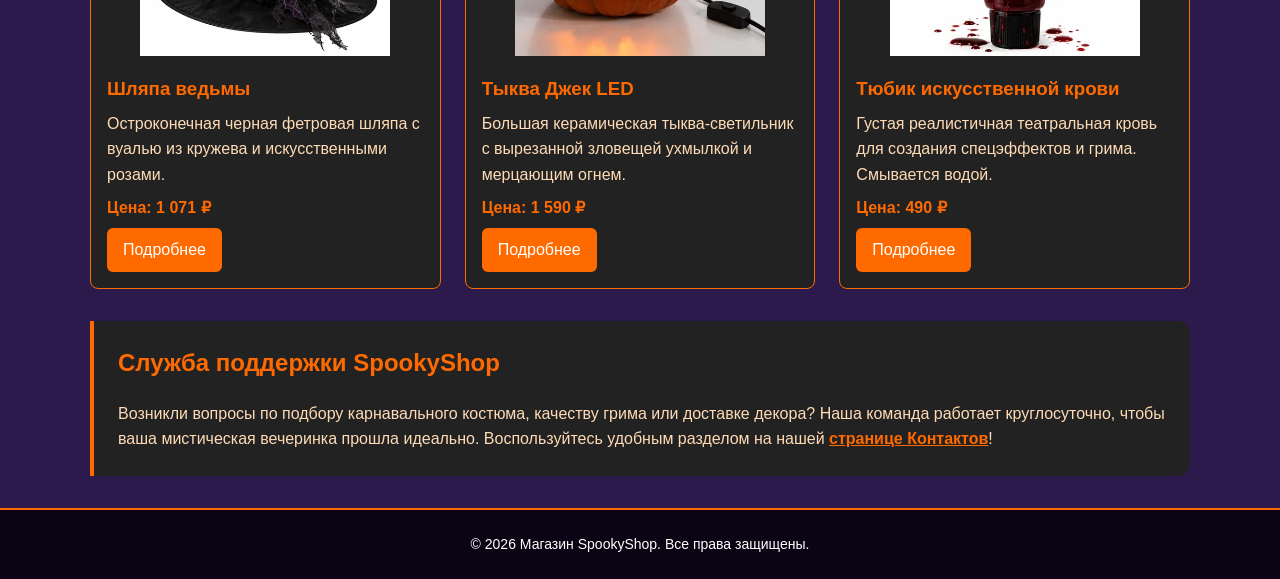
==== commit 3415859a: "feat: add catalog DOM rendering and form validation" ====
--- a/index.html
+++ b/index.html
@@ -37,8 +37,6 @@
   </header>
 
  <main id="main" class="main-content" tabindex="-1">
-  <p class="js-message" aria-live="polite"></p>
-  <pre class="product-output"></pre>
     <section class="hero">
       <h1 class="hero__title">Добро пожаловать в SpookyShop!</h1>
       <p class="hero__text">
--- a/css/style.css
+++ b/css/style.css
@@ -0,0 +1,703 @@
+:root {
+  --color-bg: #2d1a4d;
+  --color-text: #ff6a00;
+  --color-muted: #ff944d;
+  --color-primary: #ff6a00;
+  --color-primary-dark: #cc5200;
+  --color-border: #ff6a00;
+  --color-surface: #0a0414;
+  --color-surface-card: #222222;
+  --color-surface-accent: #6f666a;
+  --color-surface-aside: #222222;
+  --color-danger: #ff3366;
+  --color-success: #00ff66;
+  --color-success-bg: rgba(0, 255, 102, 0.1);
+  --color-white: #ffffff;
+  --space-xs: 4px;
+  --space-sm: 8px;
+  --space-md: 16px;
+  --space-lg: 24px;
+  --space-xl: 32px;
+  --radius-sm: 6px;
+  --radius-md: 8px;
+  --radius-lg: 12px;
+  --container-width: 1100px;
+}
+* {
+  box-sizing: border-box;
+}
+body {
+  margin: 0;
+  font-family: Arial, sans-serif;
+  line-height: 1.5;
+  color: var(--color-text);
+  background-color: var(--color-bg);
+  background-image: url('../images/fon.png');
+  background-size: cover;
+  background-repeat: no-repeat;
+  background-attachment: fixed;
+  background-position: center;
+  display: flex;
+  flex-direction: column;
+  min-height: 100vh;
+}
+.main-content {
+  flex: 1 0 auto;
+}
+html {
+  scroll-behavior: smooth;
+}
+.button {
+  display: inline-block;
+  padding: 10px var(--space-md);
+  font: inherit;
+  text-decoration: none;
+  border-radius: var(--radius-sm);
+  border: none;
+  cursor: pointer;
+  transition: background-color 0.2s ease, color 0.2s ease;
+}
+.button--primary {
+  color: var(--color-white);
+  background-color: var(--color-primary);
+}
+.button--primary:hover {
+  background-color: var(--color-primary-dark);
+  color: var(--color-white);
+}
+.button--secondary {
+  color: var(--color-primary);
+  background-color: transparent;
+  border: 1px solid var(--color-primary);
+}
+.button--secondary:hover {
+  color: var(--color-white);
+  background-color: var(--color-primary);
+}
+.button:disabled {
+  opacity: 0.6;
+  cursor: not-allowed;
+}
+.site-header {
+  background-color: rgba(10, 4, 20, 0.95);
+  backdrop-filter: blur(8px);
+  border-bottom: 2px solid var(--color-primary);
+  position: sticky;
+  top: 0;
+  z-index: 100;
+  padding: 10px 0;
+}
+.site-header__inner {
+  max-width: var(--container-width);
+  margin: 0 auto;
+  padding: 0 var(--space-lg);
+  display: flex;
+  justify-content: space-between;
+  align-items: center;
+}
+.site-header__logo {
+  font-weight: 700;
+  color: var(--color-primary);
+  text-decoration: none;
+  font-size: 32px;
+  letter-spacing: 1px;
+  padding: var(--space-xs) 0;
+  text-shadow: 2px 4px 6px rgba(0, 0, 0, 0.9);
+}
+.site-nav__list {
+  display: flex;
+  flex-wrap: wrap;
+  align-items: center;
+  gap: var(--space-sm);
+  padding: 0;
+  margin: 0;
+  list-style: none;
+}
+.site-nav__link {
+  display: inline-block;
+  padding: var(--space-sm) var(--space-md);
+  color: #ffffff;
+  text-decoration: none;
+  border-radius: var(--radius-sm);
+  font-weight: 700;
+  font-size: 16px;
+  transition: background-color 0.2s ease, color 0.2s ease;
+}
+.site-nav__link:hover,
+.site-nav__link--active {
+  color: var(--color-white);
+  background-color: var(--color-primary);
+}
+.hero {
+  max-width: var(--container-width);
+  margin: var(--space-xl) auto;
+  padding: var(--space-xl) var(--space-lg);
+  background: linear-gradient(135deg, #120524 0%, #250947 50%, #0d031a 100%);
+  border: 1px solid var(--color-border);
+  border-radius: var(--radius-lg);
+  color: var(--color-white);
+  box-shadow: 0 0 25px rgba(255, 106, 0, 0.2);
+  text-align: center;
+}
+.hero__title {
+  margin-top: 0;
+  font-size: 38px;
+  color: #ff6a00;
+  text-transform: uppercase;
+  letter-spacing: 1px;
+  text-shadow:
+    2px 2px 0px #000000,
+    -2px -2px 0px #000000,
+    2px -2px 0px #000000,
+    -2px 2px 0px #000000,
+    0 0 15px rgba(255, 106, 0, 0.6);
+  margin-bottom: var(--space-md);
+}
+.hero__text {
+  max-width: 820px;
+  margin: 0 auto var(--space-lg);
+  font-size: 18px;
+  line-height: 1.6;
+  color: #e2d7f5;
+}
+.section {
+  max-width: var(--container-width);
+  margin: 0 auto var(--space-xl);
+  scroll-margin-top: 100px;
+}
+.section--card {
+  background-color: var(--color-surface-card);
+  padding: var(--space-xl);
+  border-radius: var(--radius-lg);
+  border: 1px solid var(--color-border);
+  margin: var(--space-xl) auto;
+  box-sizing: border-box;
+  color: #ffdbb5;
+}
+.section__title {
+  margin-top: 0;
+  color: var(--color-primary);
+  text-shadow:
+    2px 2px 0px #000000,
+    -2px -2px 0px #000000,
+    2px -2px 0px #000000,
+    -2px 2px 0px #000000,
+    0 0 10px rgba(0, 0, 0, 0.9);
+  font-size: 32px;
+  text-transform: uppercase;
+  letter-spacing: 1px;
+}
+.section__list {
+  margin-bottom: 0;
+  padding-left: var(--space-lg);
+  margin-top: var(--space-sm);
+}
+.products-grid {
+  display: grid;
+  grid-template-columns: repeat(3, 1fr);
+  gap: var(--space-lg);
+}
+.product-card {
+  position: relative;
+  display: flex;
+  flex-direction: column;
+  gap: var(--space-sm);
+  padding: var(--space-md);
+  border: 1px solid var(--color-border);
+  border-radius: var(--radius-md);
+  background-color: var(--color-surface-card);
+  transition: border-color 0.2s ease, box-shadow 0.2s ease;
+}
+.product-card:hover {
+  border-color: var(--color-white);
+  box-shadow: 0 0 15px rgba(255, 106, 0, 0.4);
+}
+.product-card__image {
+  width: 100%;
+  height: 250px;
+  object-fit: contain;
+  border-radius: var(--radius-sm);
+  margin-bottom: var(--space-xs);
+  background-color: var(--color-surface-card);
+}
+.product-card__badge {
+  position: absolute;
+  top: var(--space-sm);
+  right: var(--space-sm);
+  padding: 6px 12px;
+  font-size: 11px;
+  font-weight: 700;
+  color: var(--color-white);
+  border-radius: var(--radius-sm);
+  z-index: 1;
+  text-transform: uppercase;
+  letter-spacing: 0.5px;
+  border: none;
+  box-shadow: 0 2px 4px rgba(0, 0, 0, 0.4);
+}
+.product-card__badge--hit {
+  background-color: var(--color-primary);
+}
+.product-card__badge--top {
+  background-color: #4a248f;
+}
+.product-card__badge--new {
+  background-color: #020072;
+}
+.product-card__badge--discount {
+  background-color: var(--color-danger);
+}
+.product-card__category {
+  font-size: 12px;
+  color: var(--color-muted);
+  text-transform: uppercase;
+  letter-spacing: 0.5px;
+}
+.product-card__title {
+  margin: 0;
+  color: var(--color-primary);
+}
+.product-card__description {
+  margin: 0;
+  color: #ffdbb5;
+  text-align: left;
+  line-height: 1.6;
+}
+.product-card__price {
+  margin: 0;
+  font-weight: 700;
+  color: var(--color-primary);
+}
+.product-card__button {
+  margin-top: auto;
+  align-self: flex-start;
+}
+.breadcrumbs {
+  max-width: var(--container-width);
+  margin: var(--space-md) auto;
+  font-size: 14px;
+  font-weight: 700;
+  color: #ffffff;
+  text-shadow: 1px 1px 2px rgba(0, 0, 0, 0.8);
+}
+.breadcrumbs__link {
+  color: #ffffff;
+  text-decoration: none;
+  transition: color 0.2s ease;
+}
+.breadcrumbs__link:hover {
+  color: var(--color-primary);
+  text-decoration: underline;
+}
+.breadcrumbs__current::before {
+  content: " / ";
+  color: #ffffff;
+  text-shadow: 1px 1px 2px rgba(0, 0, 0, 0.8);
+}
+.aside-info {
+  max-width: var(--container-width);
+  margin: var(--space-xl) auto;
+  padding: var(--space-lg);
+  border-left: 4px solid var(--color-primary);
+  background-color: var(--color-surface-card);
+  border-radius: 0 var(--radius-lg) var(--radius-lg) 0;
+}
+.aside-info__link {
+  color: var(--color-primary);
+  text-decoration: underline;
+  font-weight: 700;
+  transition: color 0.2s ease;
+}
+.aside-info__link:hover {
+  color: var(--color-white);
+}
+.aside-info__title {
+  margin-top: 0;
+  color: var(--color-primary);
+}
+.aside-info__text {
+  margin: 0;
+  color: #ffdbb5;
+  line-height: 1.6;
+}
+.site-footer {
+  background-color: var(--color-surface);
+  border-top: 2px solid var(--color-primary);
+  color: var(--color-white);
+  text-align: center;
+  padding: var(--space-lg) 0;
+  font-size: 14px;
+}
+.site-footer__copy {
+  color: var(--color-white);
+  margin: 0;
+}
+.product-detail {
+  display: grid;
+  grid-template-columns: 400px 1fr;
+  gap: var(--space-xl);
+  align-items: start;
+  margin-bottom: var(--space-xl);
+}
+.product-detail__image-wrapper {
+  background-color: #1a1a1a;
+  padding: var(--space-md);
+  border-radius: var(--radius-md);
+  border: 1px solid var(--color-border);
+  box-sizing: border-box;
+  width: 100%;
+}
+.product-detail__image {
+  width: 100%;
+  height: auto;
+  display: block;
+  border-radius: var(--radius-sm);
+}
+.product-detail__info {
+  color: #ffdbb5;
+  text-align: left;
+}
+.product-detail__title {
+  color: var(--color-primary);
+  margin-top: 0;
+  font-size: 36px;
+  text-transform: uppercase;
+}
+.product-detail__description {
+  line-height: 1.6;
+  font-size: 16px;
+  margin-bottom: var(--space-lg);
+}
+.product-detail__price {
+  font-size: 24px;
+  font-weight: 700;
+  color: var(--color-primary);
+  margin-bottom: var(--space-lg);
+}
+.product-detail__button {
+  padding: 14px 40px;
+}
+.product-table {
+  width: 100%;
+  margin: var(--space-lg) auto;
+  border-collapse: collapse;
+  font-size: 16px;
+}
+.product-table__th,
+.product-table__td {
+  padding: 12px var(--space-md);
+  text-align: left;
+  border-bottom: 1px solid var(--color-border);
+}
+.product-table__th {
+  background-color: var(--color-surface-aside);
+  font-weight: 700;
+  color: var(--color-text);
+}
+.product-table tbody tr:hover {
+  background-color: var(--color-surface-accent);
+}
+.catalog-layout {
+  max-width: var(--container-width);
+  margin: 0 auto var(--space-xl);
+  display: grid;
+  grid-template-columns: 260px 1fr;
+  grid-template-areas: "filters products";
+  gap: var(--space-lg);
+  align-items: start;
+}
+.catalog-filters {
+  grid-area: filters;
+  padding: var(--space-md);
+  border: 1px solid var(--color-border);
+  border-radius: var(--radius-md);
+  background-color: var(--color-surface-card);
+}
+.catalog-products {
+  grid-area: products;
+  display: flex;
+  flex-direction: column;
+  gap: var(--space-md);
+}
+.catalog-products__title {
+  color: var(--color-primary);
+  margin-top: 0;
+  margin-bottom: var(--space-xs);
+  font-size: 24px;
+  text-transform: uppercase;
+  letter-spacing: 1px;
+  text-shadow: 2px 2px 0px #000000, -2px -2px 0px #000000;
+  text-align: left;
+}
+.filters-form__fieldset {
+  border: 1px solid var(--color-border);
+  border-radius: var(--radius-md);
+  padding: var(--space-md);
+  margin-bottom: var(--space-md);
+}
+.filters-form__legend {
+  color: var(--color-primary);
+  font-weight: 700;
+  padding: 0 var(--space-xs);
+}
+.filters-form__label {
+  display: block;
+  margin-bottom: var(--space-sm);
+}
+.filters-form__input {
+  background-color: #1d1c1f;
+  color: #ff6a00;
+  border: 2px solid var(--color-border);
+  padding: 10px var(--space-sm);
+  border-radius: var(--radius-sm);
+  width: 100%;
+  margin-bottom: var(--space-xs);
+  font-weight: bold;
+}
+.filters-form__input::placeholder {
+  color: rgba(255, 106, 0, 0.6);
+}
+.order-form__field {
+  margin-bottom: var(--space-md);
+}
+.order-form__label {
+  display: block;
+  margin-bottom: var(--space-xs);
+}
+.order-form__input,
+.order-form__select,
+.order-form__textarea {
+  width: 100%;
+  box-sizing: border-box;
+  background-color: #1d1c1f;
+  color: #ffffff;
+  border: 1px solid var(--color-border);
+  padding: 12px var(--space-md);
+  border-radius: var(--radius-sm);
+  font: inherit;
+}
+.order-form__textarea {
+  resize: vertical;
+}
+.order-form__help {
+  display: block;
+  margin-top: var(--space-xs);
+  color: var(--color-muted);
+}
+.order-form__input:hover,
+.order-form__select:hover,
+.order-form__textarea:hover {
+  border-color: #ffffff;
+}
+.order-form__actions {
+  display: flex;
+  gap: var(--space-md);
+  margin-top: var(--space-lg);
+}
+.order-form__input[type="date"],
+.order-form__select {
+  color-scheme: dark;
+}
+.order-form__input::placeholder,
+.order-form__textarea::placeholder {
+  color: rgba(255, 255, 255, 0.5);
+}
+.order-form__field-checkbox {
+  display: flex;
+  flex-direction: row;
+  align-items: center;
+  justify-content: flex-start;
+  gap: 12px;
+  margin: var(--space-sm) 0 var(--space-md) 0;
+  width: 100%;
+  color: #ffdbb5;
+}
+.order-form__checkbox {
+  width: 18px;
+  height: 18px;
+  margin: 0;
+  flex-shrink: 0;
+  cursor: pointer;
+}
+.order-form__field-checkbox .order-form__label {
+  display: inline-block;
+  width: auto;
+  margin: 0;
+  font-size: 14px;
+  line-height: 1.4;
+  cursor: pointer;
+}
+[aria-invalid="true"] {
+  border-color: var(--color-danger);
+}
+.success-message {
+  max-width: var(--container-width);
+  margin: var(--space-lg) auto;
+  padding: var(--space-md);
+  border-left: 4px solid var(--color-success);
+  background-color: var(--color-success-bg);
+}
+.section--card-compact {
+  background-color: var(--color-surface-card);
+  padding: var(--space-lg);
+  border-radius: var(--radius-lg);
+  border: 1px solid var(--color-border);
+  box-shadow: 0 4px 20px rgba(0, 0, 0, 0.6);
+  margin: var(--space-xl) auto;
+}
+.section--card-compact .section__text,
+.section--card-compact .section__list--contacts {
+  color: #ffdbb5;
+}
+.section--card-compact .section__list--contacts {
+  padding-left: 0;
+  list-style-type: none;
+}
+.map-container {
+  width: 540px;
+  height: 400px;
+  margin: 0 auto var(--space-xl) auto;
+  border-radius: var(--radius-md);
+  overflow: hidden;
+  border: 1px solid var(--color-border);
+  box-shadow: 0 4px 20px rgba(0, 0, 0, 0.5);
+}
+.order-dialog {
+  width: min(100% - 32px, 560px);
+  padding: var(--space-lg);
+  border: none;
+  border-radius: var(--radius-lg);
+}
+.order-dialog::backdrop {
+  background-color: rgba(0, 0, 0, 0.5);
+}
+.order-dialog--white {
+  background-color: #ffffff;
+  color: #000000;
+  padding: 32px;
+  border-radius: 12px;
+  border: none;
+}
+.order-dialog__title--black {
+  color: #000000;
+  margin: 0 0 24px 0;
+  font-family: Arial, sans-serif;
+  font-size: 24px;
+  font-weight: 700;
+}
+.order-form--modal-gap {
+  gap: 16px;
+}
+.order-form__label--black {
+  color: #000000;
+  font-weight: 700;
+  font-size: 14px;
+  margin-bottom: 8px;
+}
+.order-form__input--modal-white {
+  background-color: #ffffff;
+  color: #000000;
+  border: 1px solid #cccccc;
+  padding: 12px;
+  border-radius: 6px;
+}
+.order-form__field-checkbox--modal-layout {
+  display: flex;
+  align-items: center;
+  gap: 10px;
+  margin: 16px 0 24px 0;
+}
+.order-form__label--modal-checkbox-black {
+  color: #000000;
+  font-size: 14px;
+  cursor: pointer;
+  font-weight: 700;
+  display: inline-block;
+}
+
+.catalog-controls {
+  display: grid;
+  grid-template-columns: repeat(auto-fit, minmax(180px, 1fr));
+  gap: 16px;
+  padding: 20px;
+  background-color: #222222;
+  border: 1px solid #ff6a00;
+  border-radius: 8px;
+}
+
+.catalog-controls__group {
+  display: flex;
+  flex-direction: column;
+  gap: 8px;
+  min-width: 0;
+}
+
+.catalog-controls__group label {
+  color: #ff6a00;
+  font-weight: 700;
+}
+
+.catalog-controls__input,
+.catalog-controls__select {
+  width: 100%;
+  min-width: 0;
+  padding: 12px;
+  color: #ffffff;
+  background-color: #160b24;
+  border: 1px solid #ff6a00;
+  border-radius: 6px;
+  font: inherit;
+}
+
+.catalog-controls__input:focus-visible,
+.catalog-controls__select:focus-visible {
+  outline: 2px solid #ffffff;
+  outline-offset: 2px;
+}
+
+.catalog-controls__input::placeholder {
+  color: #bdb4c8;
+}
+
+.form-error {
+  margin: 8px 0 0;
+  color: #ffb3b3;
+  font-size: 14px;
+  line-height: 1.5;
+}
+
+.form-error:empty,
+.form-message:empty {
+  display: none;
+}
+
+.order-form__field-checkbox {
+  flex-wrap: wrap;
+}
+
+#order-agreement-error {
+  flex-basis: 100%;
+  margin-left: 30px;
+}
+
+.form-message {
+  padding: 14px 16px;
+  border: 1px solid #ff6a00;
+  border-radius: 6px;
+  background-color: #1d1c1f;
+  color: #ffdbb5;
+  line-height: 1.5;
+}
+
+.order-form [aria-invalid="true"] {
+  border-color: #ff3860;
+}
+
+.product-specs-mobile[hidden],
+.table-wrapper[hidden] {
+  display: none !important;
+}
+
+.product-detail__button[aria-disabled="true"] {
+  cursor: not-allowed;
+}
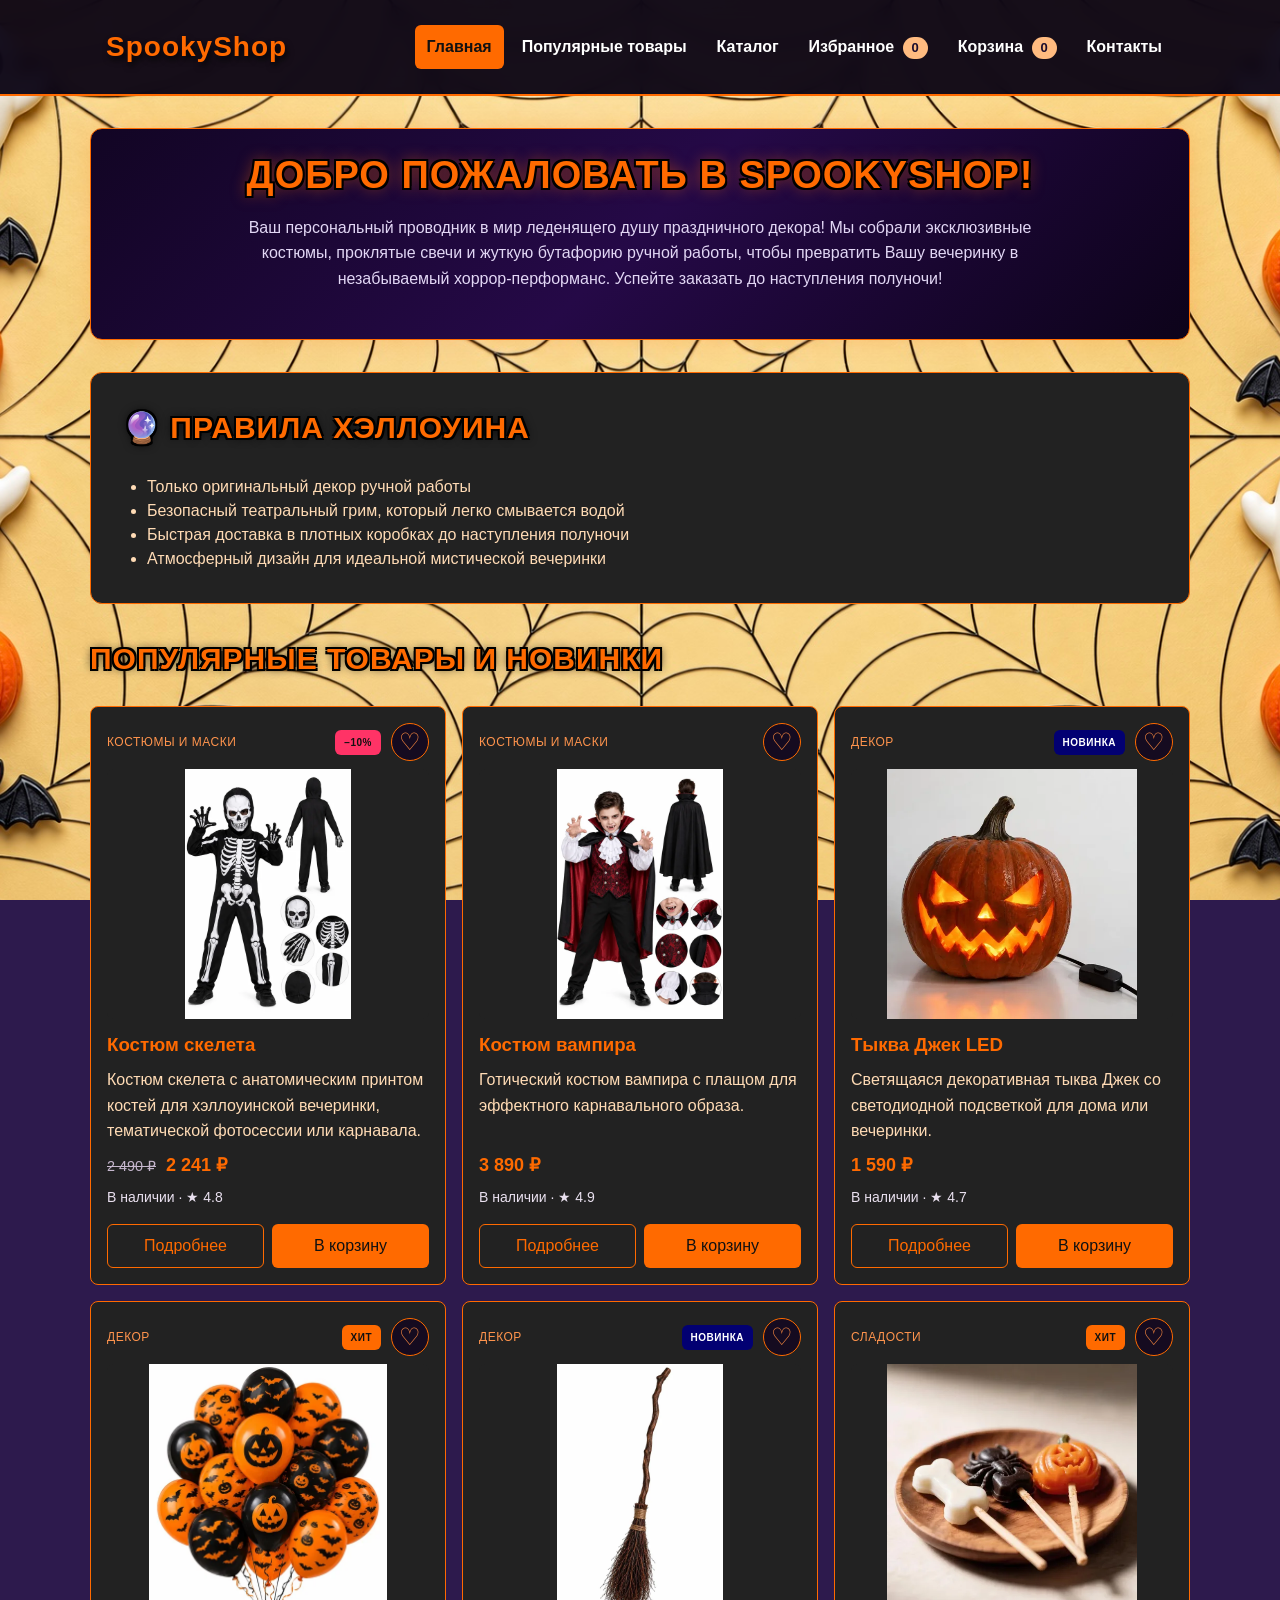
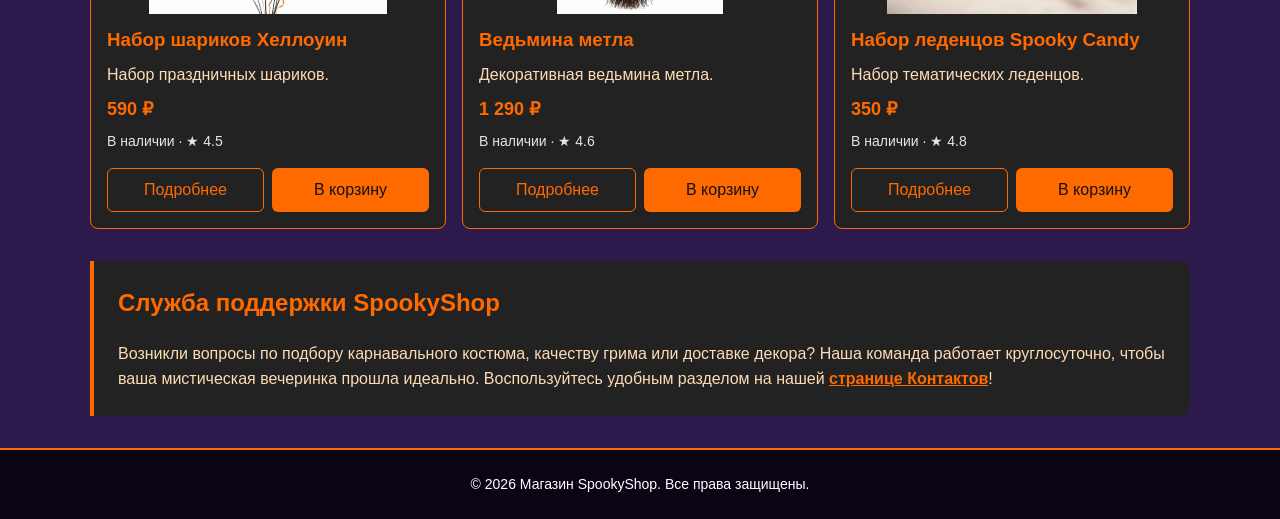
==== commit 4a9b6868: "feat: finalize KR4 with interactive shop features Завершена контрольная работа №4 по JavaScript.  " ====
--- a/index.html
+++ b/index.html
@@ -1,259 +1,72 @@
 <!DOCTYPE html>
+
 <html lang="ru">
 <head>
-  <meta charset="UTF-8">
-  <meta name="viewport" content="width=device-width, initial-scale=1.0">
-  <meta name="description" content="Магазин жуткого декора SpookyShop: эксклюзивные костюмы, проклятые свечи и бутафория ручной работы на Хэллоуин.">
-  <meta property="og:type" content="website">
-  <meta property="og:title" content="SpookyShop — Магазин декора и костюмов на Хэллоуин">
-  <meta property="og:description" content="Закажите эксклюзивный хэллоуинский декор ручной работы и карнавальные костюмы с доставкой до полуночи!">
-  <meta property="og:image" content="https://natashaaannn.github.io/kr3-responsive-shop/images/skeleton.png">
-  <title>SpookyShop</title>
-  <link rel="stylesheet" href="css/style.css">
-  <link rel="stylesheet" href="css/responsive.css">
-  <script src="js/data.js" defer></script>
-  <script src="js/main.js" defer></script>
+<meta charset="utf-8"/>
+<meta content="width=device-width, initial-scale=1.0" name="viewport"/>
+<meta content="Магазин жуткого декора SpookyShop: эксклюзивные костюмы, проклятые свечи и бутафория ручной работы на Хэллоуин." name="description"/>
+<meta content="website" property="og:type"/>
+<meta content="SpookyShop — Магазин декора и костюмов на Хэллоуин" property="og:title"/>
+<meta content="Закажите эксклюзивный хэллоуинский декор ручной работы и карнавальные костюмы с доставкой до полуночи!" property="og:description"/>
+<meta content="https://natashaaannn.github.io/kr4-js-shop/images/skeleton.webp" property="og:image"/>
+<title>SpookyShop</title>
+<link href="css/style.css" rel="stylesheet"/>
+<link href="css/responsive.css" rel="stylesheet"/>
+<script defer="" src="js/data.js"></script><script defer="True" src="js/store.js"></script>
+<script defer="" src="js/main.js"></script>
 </head>
 <body>
-
-  <a class="skip-link" href="#main">
+<a class="skip-link" href="#main">
     Перейти к основному содержимому
   </a>
-
-  <header class="site-header">
-    <div class="site-header__inner">
-      <a class="site-header__logo" href="index.html">SpookyShop</a>
-      <button class="site-nav__toggle" type="button" aria-controls="site-navigation" aria-expanded="false"><span aria-hidden="true">☰</span> <span>Меню</span></button>
-      <nav class="site-nav" id="site-navigation" aria-label="Основная навигация">
-        <ul class="site-nav__list">
-          <li class="site-nav__item"><a class="site-nav__link site-nav__link--active" href="index.html" aria-current="page">Главная</a></li>
-          <li class="site-nav__item"><a class="site-nav__link" href="index.html#popular">Популярные товары</a></li>
-          <li class="site-nav__item"><a class="site-nav__link" href="catalog.html">Каталог</a></li>
-          <li class="site-nav__item"><a class="site-nav__link" href="order.html">Заказ</a></li>
-          <li class="site-nav__item"><a class="site-nav__link" href="contacts.html">Контакты</a></li>
-        </ul>
-      </nav>
-    </div>
-  </header>
-
- <main id="main" class="main-content" tabindex="-1">
-    <section class="hero">
-      <h1 class="hero__title">Добро пожаловать в SpookyShop!</h1>
-      <p class="hero__text">
+<header class="site-header">
+<div class="site-header__inner">
+<a class="site-header__logo" href="index.html">SpookyShop</a>
+<button aria-controls="site-navigation" aria-expanded="false" class="site-nav__toggle" type="button"><span aria-hidden="true">☰</span> <span>Меню</span></button>
+<nav aria-label="Основная навигация" class="site-nav" id="site-navigation">
+<ul class="site-nav__list">
+<li class="site-nav__item"><a aria-current="page" class="site-nav__link site-nav__link--active" href="index.html">Главная</a></li>
+<li class="site-nav__item"><a class="site-nav__link" href="index.html#popular">Популярные товары</a></li>
+<li class="site-nav__item"><a class="site-nav__link" href="catalog.html">Каталог</a></li>
+<li class="site-nav__item"><a class="site-nav__link" href="favorites.html">Избранное <span class="nav-counter" data-favorite-count="">0</span></a></li><li class="site-nav__item"><a class="site-nav__link" href="cart.html">Корзина <span class="nav-counter" data-cart-count="">0</span></a></li><li class="site-nav__item"><a class="site-nav__link" href="contacts.html">Контакты</a></li>
+</ul>
+</nav>
+</div>
+</header>
+<main class="main-content" id="main" tabindex="-1">
+<section class="hero">
+<h1 class="hero__title">Добро пожаловать в SpookyShop!</h1>
+<p class="hero__text">
         Ваш персональный проводник в мир леденящего душу праздничного декора!
         Мы собрали эксклюзивные костюмы, проклятые свечи и жуткую бутафорию ручной работы,
         чтобы превратить Вашу вечеринку в незабываемый хоррор-перформанс.
         Успейте заказать до наступления полуночи!
       </p>
-    </section>
-
-    <section class="section section--card" id="advantages">
-      <h2 class="section__title">🔮 ПРАВИЛА ХЭЛЛОУИНА</h2>
-      <ul class="section__list">
-        <li>Только оригинальный декор ручной работы</li>
-        <li>Безопасный театральный грим, который легко смывается водой</li>
-        <li>Быстрая доставка в плотных коробках до наступления полуночи</li>
-        <li>Атмосферный дизайн для идеальной мистической вечеринки</li>
-      </ul>
-    </section>
-
-    <section class="section" id="popular">
-      <h2 class="section__title">Популярные товары</h2>
-      <div class="products-grid">
-
-        <article class="product-card">
-          <span class="product-card__badge product-card__badge--hit">ХИТ</span>
-          <span class="product-card__category">Костюмы</span>
-          <picture>
-            <source type="image/webp" srcset="images/skeleton-480.webp 480w, images/skeleton-960.webp 960w, images/skeleton.webp 1024w" sizes="(max-width: 639px) 100vw, (max-width: 1023px) 50vw, 33vw">
-            <img
-              class="product-card__image"
-              src="images/skeleton.png"
-              width="1024" height="1536"
-              srcset="images/skeleton-480.png 480w, images/skeleton-960.png 960w, images/skeleton.png 1024w"
-              sizes="(max-width: 639px) 100vw, (max-width: 1023px) 50vw, 33vw"
-              alt="Костюм скелета"
-              loading="lazy">
-          </picture>
-          <h3 class="product-card__title">Костюм скелета</h3>
-          <p class="product-card__description">Премиальный облегающий комбинезон со зловещим анатомическим принтом костей, который ярко светится в полной темноте.</p>
-          <p class="product-card__price">Цена: 2 990 руб.</p>
-          <a class="button button--primary product-card__button" href="product.html">Подробнее</a>
-        </article>
-
-        <article class="product-card">
-          <span class="product-card__category">Костюмы</span>
-          <picture>
-            <source type="image/webp" srcset="images/ghost-480.webp 480w, images/ghost-960.webp 960w, images/ghost.webp 1024w" sizes="(max-width: 639px) 100vw, (max-width: 1023px) 50vw, 33vw">
-            <img
-              class="product-card__image"
-              src="images/ghost.png"
-              width="1024" height="1536"
-              srcset="images/ghost-480.png 480w, images/ghost-960.png 960w, images/ghost.png 1024w"
-              sizes="(max-width: 639px) 100vw, (max-width: 1023px) 50vw, 33vw"
-              alt="Костюм привидения"
-              loading="lazy">
-          </picture>
-          <h3 class="product-card__title">Костюм привидения</h3>
-          <p class="product-card__description">Легкая полупрозрачная струящаяся мантия белого цвета со скрывающей лицо маской-вуалью для создания мистического образа.</p>
-          <p class="product-card__price">Цена: 1 890 руб.</p>
-          <a class="button button--primary product-card__button" href="product.html">Подробнее</a>
-        </article>
-
-        <article class="product-card">
-          <span class="product-card__badge product-card__badge--top">ТОП</span>
-          <span class="product-card__category">Костюмы</span>
-          <picture>
-            <source type="image/webp" srcset="images/vampire-480.webp 480w, images/vampire-960.webp 960w, images/vampire.webp 1024w" sizes="(max-width: 639px) 100vw, (max-width: 1023px) 50vw, 33vw">
-            <img
-              class="product-card__image"
-              src="images/vampire.png"
-              width="1024" height="1536"
-              srcset="images/vampire-480.png 480w, images/vampire-960.png 960w, images/vampire.png 1024w"
-              sizes="(max-width: 639px) 100vw, (max-width: 1023px) 50vw, 33vw"
-              alt="Костюм вампира"
-              loading="lazy">
-          </picture>
-          <h3 class="product-card__title">Костюм вампира</h3>
-          <p class="product-card__description">Роскошный готический комплект из длинного атласного плаща с багровой подкладкой, жилета и классического высокого воротника.</p>
-          <p class="product-card__price">Цена: 3 890 руб.</p>
-          <a class="button button--primary product-card__button" href="product.html">Подробнее</a>
-        </article>
-
-        <article class="product-card">
-          <span class="product-card__badge product-card__badge--discount">-10%</span>
-          <span class="product-card__category">Аксессуары</span>
-          <picture>
-            <source type="image/webp" srcset="images/witch-480.webp 480w, images/witch-960.webp 960w, images/witch.webp 1254w" sizes="(max-width: 639px) 100vw, (max-width: 1023px) 50vw, 33vw">
-            <img
-              class="product-card__image"
-              src="images/witch.png"
-              width="1254" height="1254"
-              srcset="images/witch-480.png 480w, images/witch-960.png 960w, images/witch.png 1254w"
-              sizes="(max-width: 639px) 100vw, (max-width: 1023px) 50vw, 33vw"
-              alt="Шляпа ведьмы"
-              loading="lazy">
-          </picture>
-          <h3 class="product-card__title">Шляпа ведьмы</h3>
-          <p class="product-card__description">Остроконечная черная фетровая шляпа с вуалью из кружева и искусственными розами.</p>
-          <p class="product-card__price">Цена: 990 руб.</p>
-          <a class="button button--primary product-card__button" href="product.html">Подробнее</a>
-        </article>
-
-        <article class="product-card">
-          <span class="product-card__badge product-card__badge--new">NEW</span>
-          <span class="product-card__category">Декор</span>
-          <picture>
-            <source type="image/webp" srcset="images/pumpkin-480.webp 480w, images/pumpkin-960.webp 960w, images/pumpkin.webp 1254w" sizes="(max-width: 639px) 100vw, (max-width: 1023px) 50vw, 33vw">
-            <img
-              class="product-card__image"
-              src="images/pumpkin.png"
-              width="1254" height="1254"
-              srcset="images/pumpkin-480.png 480w, images/pumpkin-960.png 960w, images/pumpkin.png 1254w"
-              sizes="(max-width: 639px) 100vw, (max-width: 1023px) 50vw, 33vw"
-              alt="Тыква Джек"
-              loading="lazy">
-          </picture>
-          <h3 class="product-card__title">Тыква Джек LED</h3>
-          <p class="product-card__description">Большая керамическая тыква-светильник с вырезанной зловещей ухмылкой и мерцающим огнем.</p>
-          <p class="product-card__price">Цена: 1 590 руб.</p>
-          <a class="button button--primary product-card__button" href="product.html">Подробнее</a>
-        </article>
-
-        <article class="product-card">
-          <span class="product-card__category">Грим</span>
-          <picture>
-            <source type="image/webp" srcset="images/blood-480.webp 480w, images/blood-960.webp 960w, images/blood.webp 1254w" sizes="(max-width: 639px) 100vw, (max-width: 1023px) 50vw, 33vw">
-            <img
-              class="product-card__image"
-              src="images/blood.png"
-              width="1254" height="1254"
-              srcset="images/blood-480.png 480w, images/blood-960.png 960w, images/blood.png 1254w"
-              sizes="(max-width: 639px) 100vw, (max-width: 1023px) 50vw, 33vw"
-              alt="Искусственная кровь"
-              loading="lazy">
-          </picture>
-          <h3 class="product-card__title">Тюбик искусственной крови</h3>
-          <p class="product-card__description">Густая реалистичная театральная кровь для создания спецэффектов и грима. Смывается водой.</p>
-          <p class="product-card__price">Цена: 490 руб.</p>
-          <a class="button button--primary product-card__button" href="product.html">Подробнее</a>
-        </article>
-
-        <article class="product-card">
-          <span class="product-card__badge product-card__badge--discount">-20%</span>
-          <span class="product-card__category">Декор</span>
-          <picture>
-            <source type="image/webp" srcset="images/candle-480.webp 480w, images/candle-960.webp 960w, images/candle.webp 1254w" sizes="(max-width: 639px) 100vw, (max-width: 1023px) 50vw, 33vw">
-            <img
-              class="product-card__image"
-              src="images/candle.png"
-              width="1254" height="1254"
-              srcset="images/candle-480.png 480w, images/candle-960.png 960w, images/candle.png 1254w"
-              sizes="(max-width: 639px) 100vw, (max-width: 1023px) 50vw, 33vw"
-              alt="Свечи-призраки"
-              loading="lazy">
-          </picture>
-          <h3 class="product-card__title">Жуткие свечи-призраки</h3>
-          <p class="product-card__description">Набор из 4 соевых ароматических свечей, выполненных в форме парящих привидений.</p>
-          <p class="product-card__price">Цена: 1 290 руб.</p>
-          <a class="button button--primary product-card__button" href="product.html">Подробнее</a>
-        </article>
-
-        <article class="product-card">
-          <span class="product-card__badge product-card__badge--new">NEW</span>
-          <span class="product-card__category">Освещение</span>
-          <picture>
-            <source type="image/webp" srcset="images/garland-480.webp 480w, images/garland-960.webp 960w, images/garland.webp 1254w" sizes="(max-width: 639px) 100vw, (max-width: 1023px) 50vw, 33vw">
-            <img
-              class="product-card__image"
-              src="images/garland.png"
-              width="1254" height="1254"
-              srcset="images/garland-480.png 480w, images/garland-960.png 960w, images/garland.png 1254w"
-              sizes="(max-width: 639px) 100vw, (max-width: 1023px) 50vw, 33vw"
-              alt="Гирлянда Летучие Мыши"
-              loading="lazy">
-          </picture>
-          <h3 class="product-card__title">Гирлянда Летучие Мыши</h3>
-          <p class="product-card__description">3-метровая неоновая гирлянда с 20 светящимися ярко-фиолетовыми летучими мышами.</p>
-          <p class="product-card__price">Цена: 1 390 руб.</p>
-          <a class="button button--primary product-card__button" href="product.html">Подробнее</a>
-        </article>
-
-        <article class="product-card">
-          <span class="product-card__badge product-card__badge--discount">-15%</span>
-          <span class="product-card__category">Игры</span>
-          <picture>
-            <source type="image/webp" srcset="images/game-480.webp 480w, images/game-960.webp 960w, images/game.webp 1024w" sizes="(max-width: 639px) 100vw, (max-width: 1023px) 50vw, 33vw">
-            <img
-              class="product-card__image"
-              src="images/game.png"
-              width="1024" height="1536"
-              srcset="images/game-480.png 480w, images/game-960.png 960w, images/game.png 1024w"
-              sizes="(max-width: 639px) 100vw, (max-width: 1023px) 50vw, 33vw"
-              alt="Настольная игра Хоррор"
-              loading="lazy">
-          </picture>
-          <h3 class="product-card__title">Настольная игра Хоррор</h3>
-          <p class="product-card__description">Атмосферная настольная детективная игра для вечеринки.</p>
-          <p class="product-card__price">Цена: 2 490 руб.</p>
-          <a class="button button--primary product-card__button" href="product.html">Подробнее</a>
-        </article>
-      </div>
-
-      <aside class="aside-info">
-        <h2 class="aside-info__title">Служба поддержки SpookyShop</h2>
-        <p class="aside-info__text">
-          Возникли вопросы по подбору карнавального костюма, качеству грима или доставке декора? Наша команда работает круглосуточно, чтобы ваша мистическая вечеринка прошла идеально. Воспользуйтесь удобным разделом на нашей <a href="contacts.html" class="aside-info__link">странице Контактов</a>!
+</section>
+<section class="section section--card" id="advantages">
+<h2 class="section__title">🔮 ПРАВИЛА ХЭЛЛОУИНА</h2>
+<ul class="section__list">
+<li>Только оригинальный декор ручной работы</li>
+<li>Безопасный театральный грим, который легко смывается водой</li>
+<li>Быстрая доставка в плотных коробках до наступления полуночи</li>
+<li>Атмосферный дизайн для идеальной мистической вечеринки</li>
+</ul>
+</section>
+<section class="section" id="popular">
+<h2 class="section__title">Популярные товары и новинки</h2>
+<div class="products-grid" data-products-container=""><noscript>Для просмотра товаров включите JavaScript.</noscript></div>
+<aside class="aside-info">
+<h2 class="aside-info__title">Служба поддержки SpookyShop</h2>
+<p class="aside-info__text">
+          Возникли вопросы по подбору карнавального костюма, качеству грима или доставке декора? Наша команда работает круглосуточно, чтобы ваша мистическая вечеринка прошла идеально. Воспользуйтесь удобным разделом на нашей <a class="aside-info__link" href="contacts.html">странице Контактов</a>!
         </p>
-      </aside>
-    </section>
-  </main>
-
-  <footer class="site-footer">
-    <div class="site-footer__inner">
-      <p class="site-footer__copy">&copy; 2026 Магазин SpookyShop. Все права защищены.</p>
-    </div>
-  </footer>
-
+</aside>
+</section>
+</main>
+<div aria-live="polite" class="shop-notice" hidden="" id="shop-notice" role="status"></div><footer class="site-footer">
+<div class="site-footer__inner">
+<p class="site-footer__copy">© 2026 Магазин SpookyShop. Все права защищены.</p>
+</div>
+</footer>
 </body>
 </html>
--- a/css/style.css
+++ b/css/style.css
@@ -263,11 +263,7 @@
   text-align: left;
   line-height: 1.6;
 }
-.product-card__price {
-  margin: 0;
-  font-weight: 700;
-  color: var(--color-primary);
-}
+
 .product-card__button {
   margin-top: auto;
   align-self: flex-start;
@@ -288,11 +284,6 @@
 .breadcrumbs__link:hover {
   color: var(--color-primary);
   text-decoration: underline;
-}
-.breadcrumbs__current::before {
-  content: " / ";
-  color: #ffffff;
-  text-shadow: 1px 1px 2px rgba(0, 0, 0, 0.8);
 }
 .aside-info {
   max-width: var(--container-width);
@@ -347,12 +338,7 @@
   box-sizing: border-box;
   width: 100%;
 }
-.product-detail__image {
-  width: 100%;
-  height: auto;
-  display: block;
-  border-radius: var(--radius-sm);
-}
+
 .product-detail__info {
   color: #ffdbb5;
   text-align: left;
@@ -406,13 +392,7 @@
   gap: var(--space-lg);
   align-items: start;
 }
-.catalog-filters {
-  grid-area: filters;
-  padding: var(--space-md);
-  border: 1px solid var(--color-border);
-  border-radius: var(--radius-md);
-  background-color: var(--color-surface-card);
-}
+
 .catalog-products {
   grid-area: products;
   display: flex;
@@ -502,16 +482,7 @@
 .order-form__textarea::placeholder {
   color: rgba(255, 255, 255, 0.5);
 }
-.order-form__field-checkbox {
-  display: flex;
-  flex-direction: row;
-  align-items: center;
-  justify-content: flex-start;
-  gap: 12px;
-  margin: var(--space-sm) 0 var(--space-md) 0;
-  width: 100%;
-  color: #ffdbb5;
-}
+
 .order-form__checkbox {
   width: 18px;
   height: 18px;
@@ -601,7 +572,7 @@
   padding: 12px;
   border-radius: 6px;
 }
-.order-form__field-checkbox--modal-layout {
+.order-dialog .order-form__field-checkbox--modal-layout {
   display: flex;
   align-items: center;
   gap: 10px;
@@ -613,40 +584,6 @@
   cursor: pointer;
   font-weight: 700;
   display: inline-block;
-}
-
-.catalog-controls {
-  display: grid;
-  grid-template-columns: repeat(auto-fit, minmax(180px, 1fr));
-  gap: 16px;
-  padding: 20px;
-  background-color: #222222;
-  border: 1px solid #ff6a00;
-  border-radius: 8px;
-}
-
-.catalog-controls__group {
-  display: flex;
-  flex-direction: column;
-  gap: 8px;
-  min-width: 0;
-}
-
-.catalog-controls__group label {
-  color: #ff6a00;
-  font-weight: 700;
-}
-
-.catalog-controls__input,
-.catalog-controls__select {
-  width: 100%;
-  min-width: 0;
-  padding: 12px;
-  color: #ffffff;
-  background-color: #160b24;
-  border: 1px solid #ff6a00;
-  border-radius: 6px;
-  font: inherit;
 }
 
 .catalog-controls__input:focus-visible,
@@ -672,6 +609,14 @@
 }
 
 .order-form__field-checkbox {
+  display: flex;
+  flex-direction: row;
+  align-items: center;
+  justify-content: flex-start;
+  gap: 12px;
+  margin: var(--space-sm) 0 var(--space-md) 0;
+  width: 100%;
+  color: #ffdbb5;
   flex-wrap: wrap;
 }
 
@@ -698,6 +643,473 @@
   display: none !important;
 }
 
+/* КР №4: единые карточки, хлебные крошки и новые состояния магазина. */
+.breadcrumbs > * + *::before {
+  content: '/';
+  display: inline-block;
+  margin: 0 10px;
+  color: #ffffff;
+}
+.breadcrumbs__current { color: #ffdbb5; }
+.nav-counter {
+  display: inline-block;
+  min-width: 25px;
+  padding: 1px 6px;
+  margin-left: 4px;
+  border-radius: 12px;
+  color: #1b0c2c;
+  background: #ffbb80;
+  font-size: 13px;
+  font-weight: 700;
+  text-align: center;
+}
+.shop-notice {
+  position: fixed;
+  right: 16px;
+  bottom: 16px;
+  z-index: 200;
+  display: flex;
+  align-items: center;
+  justify-content: space-between;
+  gap: 12px;
+  max-width: min(420px, calc(100vw - 32px));
+  padding: 14px 16px;
+  border: 1px solid #ff8c40;
+  border-radius: 8px;
+  background: #1b0f29;
+  box-shadow: 0 5px 30px rgba(0,0,0,.5);
+  color: #ffffff;
+}
+.shop-notice[hidden], .cart-summary[hidden], .cart-empty[hidden], .checkout-summary[hidden] { display: none !important; }
+.shop-notice__close {
+  border: 0;
+  background: transparent;
+  color: #ffffff;
+  font-size: 22px;
+  line-height: 1;
+  cursor: pointer;
+}
+/* Бейджи не накладываются на изображение: они в строке с категорией. */
+.product-card__meta {
+  display: flex;
+  flex-wrap: wrap;
+  align-items: center;
+  gap: 6px 10px;
+  min-height: 30px;
+}
+.product-card__meta .product-card__category { flex: 1 1 auto; min-width: 0; }
+.product-card__meta .product-card__badge {
+  position: static;
+  flex: 0 0 auto;
+  padding: 5px 9px;
+  font-size: 10px;
+  box-shadow: none;
+}
+/* Сердечко стоит в собственном месте в верхней строке, не поверх картинки. */
+.product-card__meta .product-card__favorite {
+  position: static;
+  flex: 0 0 38px;
+  width: 38px;
+  height: 38px;
+  font-size: 24px;
+}
+
+.cart-item__controls .button { min-height: 42px; min-width: 45px; }
+
+.product-card__favorite {
+  position: absolute;
+  top: 10px;
+  right: 10px;
+  z-index: 2;
+  display: grid;
+  place-items: center;
+  width: 42px;
+  height: 42px;
+  border: 1px solid #ff6a00;
+  border-radius: 50%;
+  background: #150b20;
+  color: #ff8c40;
+  font-size: 27px;
+  cursor: pointer;
+}
+.product-card__favorite[aria-pressed="true"],
+.product-favorite[aria-pressed="true"] { color: #ff3860; }
+.product-card__old-price {
+  display: inline-block;
+  margin-right: 10px;
+  color: #c6b7ce;
+  font-weight: 400;
+  font-size: .8em;
+}
+.product-card__price {
+  margin: 0;
+  font-weight: 700;
+  color: var(--color-primary);
+  margin-top: auto;
+  font-size: 18px;
+}
+.product-card__availability { margin: 0; color: #e9e0ef; font-size: 14px; }
+.product-card__availability.is-unavailable { color: #ffb3b3; }
+.product-card__actions {
+  width: 100%;
+  display: flex;
+  flex-wrap: wrap;
+  gap: 8px;
+  margin-top: 8px;
+}
+.product-card__actions .button {
+  display: inline-flex;
+  align-items: center;
+  justify-content: center;
+  flex: 1 1 95px;
+  min-width: 0;
+  padding: 10px 9px;
+  line-height: 1.25;
+  margin: 0;
+  white-space: normal;
+  min-height: 44px;
+  text-align: center;
+}
+.product-card > picture { display: flex; align-items: center; justify-content: center; }
+.product-card > picture > .product-card__image { object-fit: contain; }
+
+.catalog-extra-actions .is-selected { background: #ff6a00; color: #111111; }
+.product-detail__actions { display: flex; flex-wrap: wrap; gap: 12px; align-items: center; margin-top: 20px; }
+.product-detail__actions .button { min-height: 48px; text-align: center; }
 .product-detail__button[aria-disabled="true"] {
   cursor: not-allowed;
-}
+  opacity: .6;
+  pointer-events: none;
+}
+.product-detail__image {
+  width: 100%;
+  height: auto;
+  display: block;
+  border-radius: var(--radius-sm);
+  max-height: 490px;
+  object-fit: contain;
+}
+.form-message.is-success {
+  color: #d2ffdf;
+  background: #173526;
+  border-color: #62d78a;
+}
+.checkout-summary {
+  border-left: 4px solid #ff6a00;
+  padding: 12px 16px;
+  background: #160d23;
+  color: #ffdbb5;
+  margin-bottom: 20px;
+}
+.cart-item__title a { color: #ffad66; }
+.cart-list { display: grid; gap: 16px; }
+.cart-item {
+  display: grid;
+  grid-template-columns: 110px minmax(0, 1fr);
+  align-items: start;
+  gap: 16px;
+  padding: 18px;
+  border: 1px solid #5e386e;
+  border-radius: 10px;
+  background: #1c1328;
+}
+.cart-item img { width: 100px; height: 100px; object-fit: contain; }
+.cart-item__title { font-size: 20px; margin: 0; }
+.cart-item p { margin: 8px 0; }
+.cart-item__total { color: #ffb373; font-weight: 700; }
+.cart-item__controls { display: flex; align-items: center; flex-wrap: wrap; gap: 10px; }
+.cart-item__quantity { min-width: 25px; color: #ffffff; text-align: center; font-weight: 700; }
+.cart-summary {
+  margin-top: 24px;
+  padding: 22px;
+  border: 1px solid #ff6a00;
+  border-radius: 10px;
+  background: #130d1d;
+  color: #ffdbb5;
+}
+.cart-summary p { margin: 10px 0; }
+.cart-summary__total { padding-top: 14px; border-top: 1px solid #5e386e; font-size: 23px; }
+.cart-summary__total strong { color: #ff8c40; }
+.promo-form { margin-top: 20px; }
+.promo-form label { display: block; margin-bottom: 8px; font-weight: 700; }
+.promo-form__fields { display: flex; gap: 10px; flex-wrap: wrap; }
+.promo-form__fields input {
+  flex: 1 1 190px;
+  min-width: 0;
+  padding: 12px;
+  border: 1px solid #ff6a00;
+  border-radius: 6px;
+  background: #231631;
+  color: #ffffff;
+  font: inherit;
+}
+.form-message-inline { color: #ffdbb5; min-height: 1em; }
+.cart-summary__actions { display: flex; flex-wrap: wrap; gap: 12px; margin-top: 20px; }
+.cart-summary__disclaimer { color: #d7c4e2; font-size: 14px; }
+
+/* Финальные исправления интерфейса КР №4. */
+/* Ссылка на корзину должна быть заметна и гармонировать с магазином. */
+.section__text a.checkout-cart-link {
+  color: #ff841f;
+  font-weight: 700;
+  text-decoration: underline;
+  text-underline-offset: 3px;
+}
+.section__text a.checkout-cart-link:hover { color: #ffb16c; }
+
+/* Верхний блок поиска, категории и сортировки — ровные колонки и высота. */
+.catalog-controls {
+  display: grid;
+  grid-template-columns: repeat(3, minmax(0, 1fr));
+  gap: 16px;
+  padding: 20px;
+  background-color: #222222;
+  border: 1px solid #ff6a00;
+  border-radius: 8px;
+  align-items: stretch;
+}
+.catalog-controls__group {
+  display: flex;
+  flex-direction: column;
+  gap: 10px;
+  min-width: 0;
+}
+.catalog-controls__group label {
+  color: #ff6a00;
+  font-weight: 700;
+  line-height: 1.4;
+}
+.catalog-controls__input,
+.catalog-controls__select {
+  width: 100%;
+  min-width: 0;
+  padding: 12px 16px;
+  color: #ffffff;
+  background-color: #160b24;
+  border: 1px solid #ff6a00;
+  border-radius: 6px;
+  font: inherit;
+  height: 52px;
+  min-height: 52px;
+  line-height: 1.4;
+}
+.catalog-controls__select {
+  -webkit-appearance: none;
+  appearance: none;
+  padding-right: 50px;
+
+}
+/* Контраст на ярком фоне паутины: отдельная непрозрачная подложка. */
+.catalog-extra-actions {
+  display: flex;
+  gap: 12px;
+  flex-wrap: wrap;
+  align-items: stretch;
+}
+.catalog-extra-actions .button {
+  min-height: 48px;
+  display: inline-flex;
+  align-items: center;
+  justify-content: center;
+  padding: 11px 18px;
+  background: #180e22;
+  border: 2px solid #ff6a00;
+  color: #ffab6a;
+  font-weight: 700;
+  text-align: center;
+  text-shadow: none;
+}
+.catalog-extra-actions .button:hover,
+.catalog-extra-actions .button:focus-visible,
+.catalog-extra-actions .button.is-selected {
+  background: #ff6a00;
+  color: #160b24;
+}
+.catalog-extra-actions .button:focus-visible { outline: 2px solid #fff; outline-offset: 3px; }
+
+/* Избранное использует тот же блок пустого состояния, что и корзина. */
+.favorites-section { margin-bottom: 32px; }
+.favorites-grid { margin: 18px 0 0; }
+.favorites-grid[hidden] { display: none !important; }
+
+@media (max-width: 720px) {
+  .catalog-controls { grid-template-columns: minmax(0, 1fr); }
+  .catalog-extra-actions .button { flex: 1 1 100%; }
+}
+
+/* На широких карточках все управляющие элементы остаются в верхней строке. */
+@media (min-width: 640px) {
+  .product-card__meta { flex-wrap: nowrap; }
+  .product-card__meta .product-card__category { flex: 1 1 0; overflow-wrap: normal; }
+}
+
+/* Последняя настройка: одинаковые короткие стрелки у выпадающих списков. */
+.catalog-controls__select,
+.order-form__select {
+  -webkit-appearance: none;
+  appearance: none;
+  min-height: 52px;
+  padding-right: 44px;
+  background-color: #160b24;
+  border-color: #ff6a00;
+  color: #ffffff;
+  background-image: url("data:image/svg+xml,%3Csvg xmlns='http://www.w3.org/2000/svg' width='12' height='8' viewBox='0 0 12 8'%3E%3Cpath d='M1 1.5l5 5 5-5' stroke='%23ffac67' stroke-width='1.8' fill='none' stroke-linecap='round' stroke-linejoin='round'/%3E%3C/svg%3E");
+  background-position: right 16px center;
+  background-repeat: no-repeat;
+  background-size: 12px 8px;
+}
+/* В заказе и обратной связи списки больше не растягиваются на всю строку. */
+#order-select-product,
+#feedback-subject { width: 100%; max-width: 420px; }
+
+/* Флажки в каталоге и во всех формах одного размера и цвета. */
+input[type="checkbox"],
+.order-form__checkbox {
+  width: 16px;
+  height: 16px;
+  accent-color: #ff6a00;
+  flex-shrink: 0;
+}
+
+/* Одинаковое пустое состояние для корзины и избранного. */
+.shop-empty {
+  padding: 28px 24px;
+  margin: 18px 0 0;
+  border: 1px dashed #ff6a00;
+  border-radius: 8px;
+  background: #241b2a;
+  color: #ffdbb5;
+  text-align: center;
+  line-height: 1.6;
+}
+.shop-empty a { color: #ffad66; font-weight: 700; text-underline-offset: 3px; }
+.shop-empty a:hover { color: #ffffff; }
+.shop-empty[hidden] { display: none !important; }
+@media (max-width: 639px) {
+  #order-select-product,
+  #feedback-subject { max-width: 100%; }
+}
+
+/* КР4: один блок всех фильтров в левой панели каталога. */
+.catalog-filter-disclosure .catalog-filters { background: #222222; }
+.catalog-filter-disclosure .catalog-controls {
+  display: flex;
+  flex-direction: column;
+  gap: 16px;
+  padding: 0;
+  border: 0;
+  border-radius: 0;
+  background: transparent;
+  margin-bottom: 20px;
+}
+.catalog-filter-disclosure .catalog-controls__group { width: 100%; gap: 7px; }
+.catalog-filter-disclosure .catalog-controls__group label { font-size: 15px; }
+.catalog-filter-disclosure .catalog-controls__input,
+.catalog-filter-disclosure .catalog-controls__select { width: 100%; min-width: 0; height: 48px; min-height: 48px; }
+.catalog-filter-disclosure .filters-form__actions { display: flex; flex-direction: column; gap: 10px; }
+.catalog-filter-disclosure .filters-form__actions .button {
+  flex: 0 0 auto;
+  width: 100%;
+  min-height: 46px;
+  padding: 10px 12px;
+  white-space: normal;
+  line-height: 1.35;
+  border: 2px solid #ff6a00;
+}
+.catalog-filter-disclosure .filters-form__actions .button--secondary { color: #ffad66; background: #180e22; }
+.catalog-filter-disclosure .filters-form__actions .is-selected,
+.catalog-filter-disclosure .filters-form__actions .button--secondary:hover { background: #ff6a00; color: #150d1d; }
+.catalog-filter-disclosure .filters-form__fieldset { min-width: 0; }
+
+/* Один экран оформления: товары, сумма и контактные данные. */
+.checkout-step__title {
+  color: #ff8c24;
+  text-transform: uppercase;
+  font-size: clamp(21px, 2.3vw, 26px);
+  margin: 26px 0 16px;
+  line-height: 1.3;
+}
+.checkout-section {
+  margin-top: 24px;
+  padding: 22px;
+  border: 1px solid #ff6a00;
+  border-radius: 10px;
+  background: #18101f;
+}
+.checkout-section[hidden], .checkout-success[hidden], #cart-items-heading[hidden] { display: none !important; }
+.checkout-section .checkout-step__title { margin-top: 0; }
+.checkout-section__intro { margin: 0 0 22px; line-height: 1.6; }
+.checkout-section .checkout-form { display: grid; gap: 16px; }
+.checkout-section .order-form__input,
+.checkout-section .order-form__textarea { background-color: #211827; color: #ffffff; }
+.checkout-section .checkout-form .order-form__button--submit { min-height: 50px; padding-inline: 26px; }
+.checkout-section .checkout-form .order-form__field:first-child { grid-column: auto; }
+.checkout-success {
+  padding: 22px;
+  margin: 18px 0;
+  background: #1a2a22;
+  color: #e4ffea;
+  border: 1px solid #69c48e;
+  border-radius: 9px;
+  line-height: 1.6;
+}
+@media (max-width: 639px) {
+  .checkout-section { padding: 16px; }
+  .checkout-section .checkout-form .order-form__button--submit { width: 100%; }
+}
+
+/* v6 UI polish: unified cards, rounded corners and consistent filter/contact controls. */
+.catalog-filters {
+  grid-area: filters;
+  padding: var(--space-md);
+  border: 1px solid var(--color-border);
+  border-radius: 12px;
+  background-color: var(--color-surface-card);
+  padding-top: 20px;
+}
+.catalog-filters__title {
+  margin: 0 0 18px;
+  line-height: 1.2;
+}
+.catalog-filter-disclosure .catalog-controls__input,
+.catalog-filter-disclosure .catalog-controls__select,
+.filters-form__input,
+.order-form__input,
+.order-form__select,
+.order-form__textarea,
+.promo-form__fields input {
+  border-radius: 10px;
+}
+.checkout-step__title,
+.cart-summary .catalog-products__title,
+.cart-summary__total strong,
+.cart-item__title a {
+  color: #ff6a00;
+}
+.checkout-section,
+.cart-summary {
+  background: #130d1d;
+  border-radius: 12px;
+}
+.checkout-section--cart-items {
+  margin-top: 18px;
+}
+.checkout-section--cart-items .cart-list {
+  margin-top: 0;
+}
+.checkout-section--cart-items .cart-item {
+  background: #1a1224;
+  border-radius: 12px;
+}
+#feedback-subject {
+  max-width: none;
+  width: 100%;
+  background-color: #1d1c1f;
+  border-radius: 10px;
+}
+.order-form__select {
+  background-color: #1d1c1f;
+}
+
+/* КР4 v7: единая типографика трёх шагов оформления. */
+.cart-summary > .checkout-step__title { margin-top: 0; }
--- a/css/responsive.css
+++ b/css/responsive.css
@@ -0,0 +1,691 @@
+img,
+video {
+  max-width: 100%;
+  height: auto;
+}
+.hero,
+.section,
+.catalog-layout {
+  width: calc(100% - 32px);
+}
+.site-header {
+  position: static;
+}
+.site-header__inner {
+  flex-direction: column;
+  gap: 12px;
+  padding: 12px 16px;
+}
+.site-header__logo {
+  font-size: 28px;
+  text-align: center;
+}
+.site-nav {
+  width: 100%;
+}
+.site-nav__list {
+  flex-direction: column;
+  align-items: stretch;
+  gap: 6px;
+}
+.site-nav__link {
+  display: block;
+  text-align: center;
+  padding: 10px 12px;
+}
+.hero {
+  padding: 24px 16px;
+}
+.hero__title {
+  font-size: 28px;
+  line-height: 1.2;
+}
+.hero__text {
+  font-size: 16px;
+}
+.section__title {
+  font-size: 24px;
+}
+.products-grid {
+  grid-template-columns: minmax(0, 1fr);
+  gap: 16px;
+}
+.product-card {
+  min-width: 0;
+}
+@media (min-width: 640px) {
+  .products-grid {
+    grid-template-columns: repeat(2, minmax(0, 1fr));
+  }
+  .hero__title {
+    font-size: 34px;
+  }
+}
+@media (min-width: 768px) {
+  .site-nav__list {
+    flex-direction: row;
+    justify-content: center;
+    flex-wrap: wrap;
+  }
+  .hero__title {
+    font-size: 38px;
+  }
+  .section__title {
+    font-size: 30px;
+  }
+}
+@media (min-width: 1024px) {
+  .site-header {
+    position: sticky;
+    top: 0;
+  }
+  .site-header__inner {
+    flex-direction: row;
+    justify-content: space-between;
+    align-items: center;
+  }
+  .site-nav {
+    width: auto;
+  }
+  .site-nav__list {
+    flex-direction: row;
+  }
+  .products-grid {
+    grid-template-columns: repeat(3, minmax(0, 1fr));
+  }
+}
+.catalog-layout {
+  display: grid;
+  grid-template-columns: minmax(0, 1fr);
+  grid-template-areas:
+    "filters"
+    "products";
+  gap: 20px;
+  padding: 0 16px;
+}
+.catalog-filters {
+  grid-area: filters;
+  width: 100%;
+  min-width: 0;
+}
+.catalog-products {
+  grid-area: products;
+  min-width: 0;
+}
+.filters-form__input {
+  width: 100%;
+  max-width: 100%;
+  min-width: 0;
+}
+.catalog-products .products-grid {
+  display: grid;
+  grid-template-columns: minmax(0, 1fr);
+  gap: 16px;
+}
+.catalog-products .product-card__image {
+  width: 100%;
+  height: 220px;
+  object-fit: contain;
+}
+@media (min-width: 640px) {
+  .catalog-products .products-grid {
+    grid-template-columns: repeat(2, minmax(0, 1fr));
+  }
+}
+@media (min-width: 1024px) {
+  .catalog-layout {
+    grid-template-columns: 260px minmax(0, 1fr);
+    grid-template-areas: "filters products";
+    padding: 0;
+  }
+  .catalog-products .products-grid {
+    grid-template-columns: repeat(3, minmax(0, 1fr));
+  }
+  .catalog-products .product-card__image {
+    height: 250px;
+  }
+}
+.product-detail {
+  display: grid;
+  grid-template-columns: minmax(0, 1fr);
+  gap: 20px;
+}
+.product-detail__image-wrapper {
+  width: 100%;
+  max-width: 100%;
+  min-width: 0;
+}
+.product-detail__image {
+  display: block;
+  width: 100%;
+  max-width: 100%;
+  height: auto;
+  object-fit: contain;
+}
+.product-detail__info {
+  min-width: 0;
+}
+.product-detail__title {
+  font-size: 26px;
+  line-height: 1.2;
+  overflow-wrap: break-word;
+}
+.product-detail__description {
+  font-size: 16px;
+  line-height: 1.6;
+}
+.product-detail__price {
+  font-size: 22px;
+}
+.product-detail__button {
+  display: block;
+  width: 100%;
+  text-align: center;
+  min-height: 44px;
+}
+.table-wrapper {
+  width: 100%;
+  max-width: 100%;
+  overflow-x: auto;
+  -webkit-overflow-scrolling: touch;
+}
+.product-table {
+  width: 100%;
+  min-width: 600px;
+}
+@media (min-width: 768px) {
+  .product-detail__title {
+    font-size: 32px;
+  }
+  .product-detail__button {
+    display: inline-block;
+    width: auto;
+  }
+}
+@media (min-width: 1024px) {
+  .product-detail {
+    grid-template-columns: 400px minmax(0, 1fr);
+    gap: 32px;
+  }
+  .product-detail__title {
+    font-size: 36px;
+  }
+  .product-table {
+    min-width: 0;
+  }
+}
+.order-form {
+  display: grid;
+  grid-template-columns: minmax(0, 1fr);
+  gap: 16px;
+}
+.order-form__field {
+  min-width: 0;
+  margin-bottom: 0;
+}
+.order-form__input,
+.order-form__select,
+.order-form__textarea {
+  width: 100%;
+  min-width: 0;
+  min-height: 44px;
+  max-width: 100%;
+}
+.order-form__textarea {
+  min-height: 120px;
+}
+.order-form__button--submit {
+  width: 100%;
+  min-height: 44px;
+  text-align: center;
+}
+@media (min-width: 768px) {
+  .order-form:not(.order-form--modal-gap) {
+    grid-template-columns: repeat(2, minmax(0, 1fr));
+  }
+  .order-form:not(.order-form--modal-gap)
+  .order-form__field:first-child {
+    grid-column: 1 / -1;
+  }
+  .order-form:not(.order-form--modal-gap)
+  .order-form__field:has(.order-form__textarea) {
+    grid-column: 1 / -1;
+  }
+  .order-form__field-checkbox,
+  .order-form__button--submit {
+    grid-column: 1 / -1;
+  }
+  .order-form__button--submit {
+    width: auto;
+    justify-self: start;
+  }
+}
+.map-container {
+  width: 100%;
+  max-width: 540px;
+  margin-left: auto;
+  margin-right: auto;
+}
+.map-container iframe {
+  display: block;
+  width: 100%;
+  max-width: 100%;
+  border: 0;
+}
+.order-dialog {
+  width: min(560px, calc(100% - 32px));
+  max-height: calc(100dvh - 32px);
+  overflow-y: auto;
+}
+.order-form--modal-gap {
+  grid-template-columns: minmax(0, 1fr);
+}
+.order-form__actions {
+  display: flex;
+  flex-direction: column;
+  gap: 12px;
+}
+.order-form__actions .button {
+  width: 100%;
+  min-height: 44px;
+}
+@media (max-width: 639px) {
+  .order-dialog--white {
+    padding: 16px;
+  }
+  .order-dialog__title {
+    font-size: 22px;
+  }
+}
+@media (min-width: 640px) {
+  .order-form__actions {
+    flex-direction: row;
+  }
+  .order-form__actions .button {
+    width: auto;
+  }
+}
+.skip-link {
+  position: fixed;
+  top: -100px;
+  left: 16px;
+  z-index: 9999;
+  padding: 12px 16px;
+  border-radius: 6px;
+  background-color: #111111;
+  color: #ffffff;
+  font-size: 16px;
+  font-weight: 600;
+  text-decoration: none;
+}
+.skip-link:focus,
+.skip-link:focus-visible {
+  top: 16px;
+}
+:focus-visible {
+  outline: 3px solid #ffffff;
+  outline-offset: 3px;
+  box-shadow: 0 0 0 5px #111111;
+}
+input:focus-visible,
+select:focus-visible,
+textarea:focus-visible {
+  outline: 3px solid #ff8c00;
+  outline-offset: 3px;
+  box-shadow: 0 0 0 5px #111111;
+}
+@media (prefers-reduced-motion: reduce) {
+  *,
+  *::before,
+  *::after {
+    scroll-behavior: auto;
+    animation-duration: 0.01ms;
+    animation-iteration-count: 1;
+    transition-duration: 0.01ms;
+  }
+}
+.site-nav__link--active {
+  color: #111111;
+}
+.button--primary {
+  color: #111111;
+}
+.product-card__badge--hit,
+.product-card__badge--discount {
+  color: #111111;
+}
+.site-nav__toggle {
+  display: none;
+  align-items: center;
+  justify-content: center;
+  gap: 10px;
+  min-height: 44px;
+  width: 100%;
+  padding: 10px 16px;
+  border: 2px solid #111111;
+  border-radius: 8px;
+  background: #ff6a00;
+  color: #111111;
+  font: inherit;
+  font-weight: 700;
+  cursor: pointer;
+}
+.js .site-nav__toggle {
+  display: inline-flex;
+}
+
+.js .site-nav:not(.is-open) {
+  display: none;
+}
+.site-nav.is-open {
+  display: block;
+}
+.site-nav__link {
+  min-height: 44px;
+}
+@media (min-width: 768px) {
+  .js .site-nav__toggle {
+    display: none;
+  }
+  .js .site-nav:not(.is-open) {
+    display: block;
+  }
+}
+.catalog-filter-disclosure {
+  grid-area: filters;
+  min-width: 0;
+}
+.catalog-filter-summary {
+  padding: 13px 16px;
+  border: 1px solid #ff6a00;
+  border-radius: 8px;
+  background: #222222;
+  color: #ffdbb5;
+  font-weight: 700;
+  cursor: pointer;
+  min-height: 44px;
+}
+.catalog-filter-disclosure[open] > .catalog-filter-summary {
+  border-radius: 8px 8px 0 0;
+}
+.catalog-filters {
+  grid-area: auto;
+}
+.catalog-filter-disclosure[open] > .catalog-filters {
+  border-radius: 0 0 8px 8px;
+}
+.filters-form__actions {
+  display: flex;
+  flex-wrap: wrap;
+  gap: 10px;
+}
+.filters-form__actions .button {
+  flex: 1 1 110px;
+  min-height: 44px;
+}
+.catalog-products__count {
+  width: fit-content;
+  max-width: 100%;
+  margin: 0 0 8px;
+  padding: 8px 12px;
+  border: 1px solid #ff6a00;
+  border-radius: 6px;
+  background: #222222;
+  color: #ffdbb5;
+  font-weight: 700;
+}
+.catalog-products__empty {
+  padding: 18px;
+  border: 1px solid #ff6a00;
+  border-radius: 8px;
+  background: #222222;
+  color: #ffdbb5;
+}
+.product-card[hidden],
+.catalog-products__empty[hidden],
+.success-message[hidden] {
+  display: none;
+}
+.product-card > picture,
+.product-detail__image-wrapper > picture {
+  display: block;
+  width: 100%;
+}
+.product-card > picture > img,
+.product-detail__image-wrapper > picture > img {
+  display: block;
+  max-width: 100%;
+}
+.product-specs-mobile {
+  display: grid;
+  gap: 12px;
+  margin: 24px 0 0;
+}
+.product-specs-mobile__item {
+  padding: 14px;
+  border: 1px solid #ff6a00;
+  border-radius: 8px;
+  background: #181818;
+}
+.product-specs-mobile dt {
+  color: #ff8c00;
+  font-weight: 700;
+  margin-bottom: 6px;
+}
+.product-specs-mobile dd {
+  margin: 0;
+  color: #ffdbb5;
+  overflow-wrap: anywhere;
+}
+.table-wrapper {
+  display: none;
+}
+@media (min-width: 768px) {
+  .product-specs-mobile {
+    display: none;
+  }
+  .table-wrapper {
+    display: block;
+  }
+}
+@media (min-width: 1024px) {
+  .catalog-filter-disclosure > .catalog-filter-summary {
+    display: none;
+  }
+  .catalog-filter-disclosure > .catalog-filters {
+    border-radius: 8px;
+  }
+}
+.button--primary:hover {
+  color: #111111;
+}
+@media (max-width: 767px) {
+  .site-header__inner {
+    align-items: stretch;
+  }
+  .site-nav__list {
+    padding-top: 8px;
+  }
+  .order-dialog {
+    max-width: calc(100vw - 24px);
+  }
+}
+@media (max-width: 639px) {
+  .product-card__image {
+    height: 210px;
+  }
+  .hero,
+  .section,
+  .catalog-layout,
+  .aside-info,
+  .breadcrumbs {
+    width: calc(100% - 24px);
+  }
+  .section--card,
+  .section--card-compact {
+    padding: 18px;
+  }
+}
+@media (prefers-contrast: more) {
+  .site-nav__link,
+  .section__text,
+  .product-card__description,
+  .order-form__label {
+    color: #ffffff;
+  }
+  :focus-visible {
+    outline: 4px solid #ffffff;
+    outline-offset: 4px;
+  }
+}
+
+@media (max-width: 639px) {
+  .product-card {
+    align-items: center;
+    text-align: center;
+    gap: 12px;
+    padding: 20px 18px 24px;
+  }
+
+  .product-card > picture {
+    display: flex;
+    align-items: center;
+    justify-content: center;
+    width: 100%;
+    height: clamp(280px, 76vw, 380px);
+    margin: 0;
+  }
+
+  .product-card > picture > .product-card__image,
+  .catalog-products .product-card > picture > .product-card__image {
+    display: block;
+    width: auto;
+    height: 100%;
+    max-width: 100%;
+    max-height: 100%;
+    object-fit: contain;
+    margin: 0;
+  }
+
+  .product-card__category,
+  .product-card__title,
+  .product-card__description,
+  .product-card__price {
+    width: 100%;
+    text-align: center;
+  }
+
+  .product-card__title {
+    font-size: 22px;
+    line-height: 1.3;
+    overflow-wrap: break-word;
+  }
+
+  .product-card__description {
+    max-width: 44ch;
+    margin: 0 auto;
+    font-size: 16px;
+    line-height: 1.55;
+    overflow-wrap: break-word;
+  }
+
+  .product-card__button {
+    align-self: center;
+    margin-top: 4px;
+  }
+}
+
+@media (min-width: 480px) and (max-width: 639px) {
+  .product-card {
+    display: grid;
+    grid-template-columns: minmax(145px, 38%) minmax(0, 1fr);
+    grid-template-rows: auto auto auto auto 1fr;
+    align-items: center;
+    column-gap: 18px;
+    row-gap: 8px;
+    padding: 20px;
+    text-align: center;
+  }
+
+  .product-card > picture {
+    grid-column: 1;
+    grid-row: 1 / 6;
+    width: 100%;
+    height: 258px;
+    min-height: 0;
+    align-self: center;
+  }
+
+  .product-card > picture > .product-card__image,
+  .catalog-products .product-card > picture > .product-card__image {
+    width: 100%;
+    height: 100%;
+    object-fit: contain;
+  }
+
+  .product-card__category,
+  .product-card__title,
+  .product-card__description,
+  .product-card__price,
+  .product-card__button {
+    grid-column: 2;
+    min-width: 0;
+    margin-left: auto;
+    margin-right: auto;
+  }
+
+  .product-card__category {
+    padding-right: 36px;
+  }
+
+  .product-card__title {
+    font-size: 19px;
+    line-height: 1.25;
+  }
+
+  .product-card__description {
+    max-width: 100%;
+    font-size: 14px;
+    line-height: 1.45;
+  }
+
+  .product-card__price {
+    font-size: 15px;
+  }
+
+  .product-card__button {
+    width: fit-content;
+    margin-top: 4px;
+    justify-self: center;
+    align-self: start;
+  }
+}
+
+/* КР №4: удобная корзина и карточки на небольших экранах. */
+@media (max-width: 767px) {
+  .product-card__actions { justify-content: center; width: 100%; }
+  .product-card__actions .button { flex: 1 1 130px; }
+  .catalog-extra-actions .button { flex: 1 1 160px; }
+  .product-detail__actions .button { flex: 1 1 160px; }
+}
+@media (max-width: 479px) {
+  .cart-item { grid-template-columns: 1fr; text-align: center; }
+  .cart-item img { margin: 0 auto; }
+  .cart-item__controls { justify-content: center; }
+  .cart-summary { padding: 16px; }
+  .promo-form__fields .button, .cart-summary__actions .button { width: 100%; }
+  .breadcrumbs > * + *::before { margin: 0 6px; }
+}
+
+/* На широкой объединённой форме имя не растягивается на всю строку. */
+@media (min-width: 768px) {
+  .checkout-section .order-form:not(.order-form--modal-gap) .order-form__field:first-child {
+    grid-column: auto;
+  }
+}
+
+
+/* КР4 v7: верхние углы раскрытой боковой панели должны быть скруглены на ПК. */
+@media (min-width: 1024px) {
+  .catalog-filter-disclosure[open] > .catalog-filters { border-radius: 12px; }
+}
